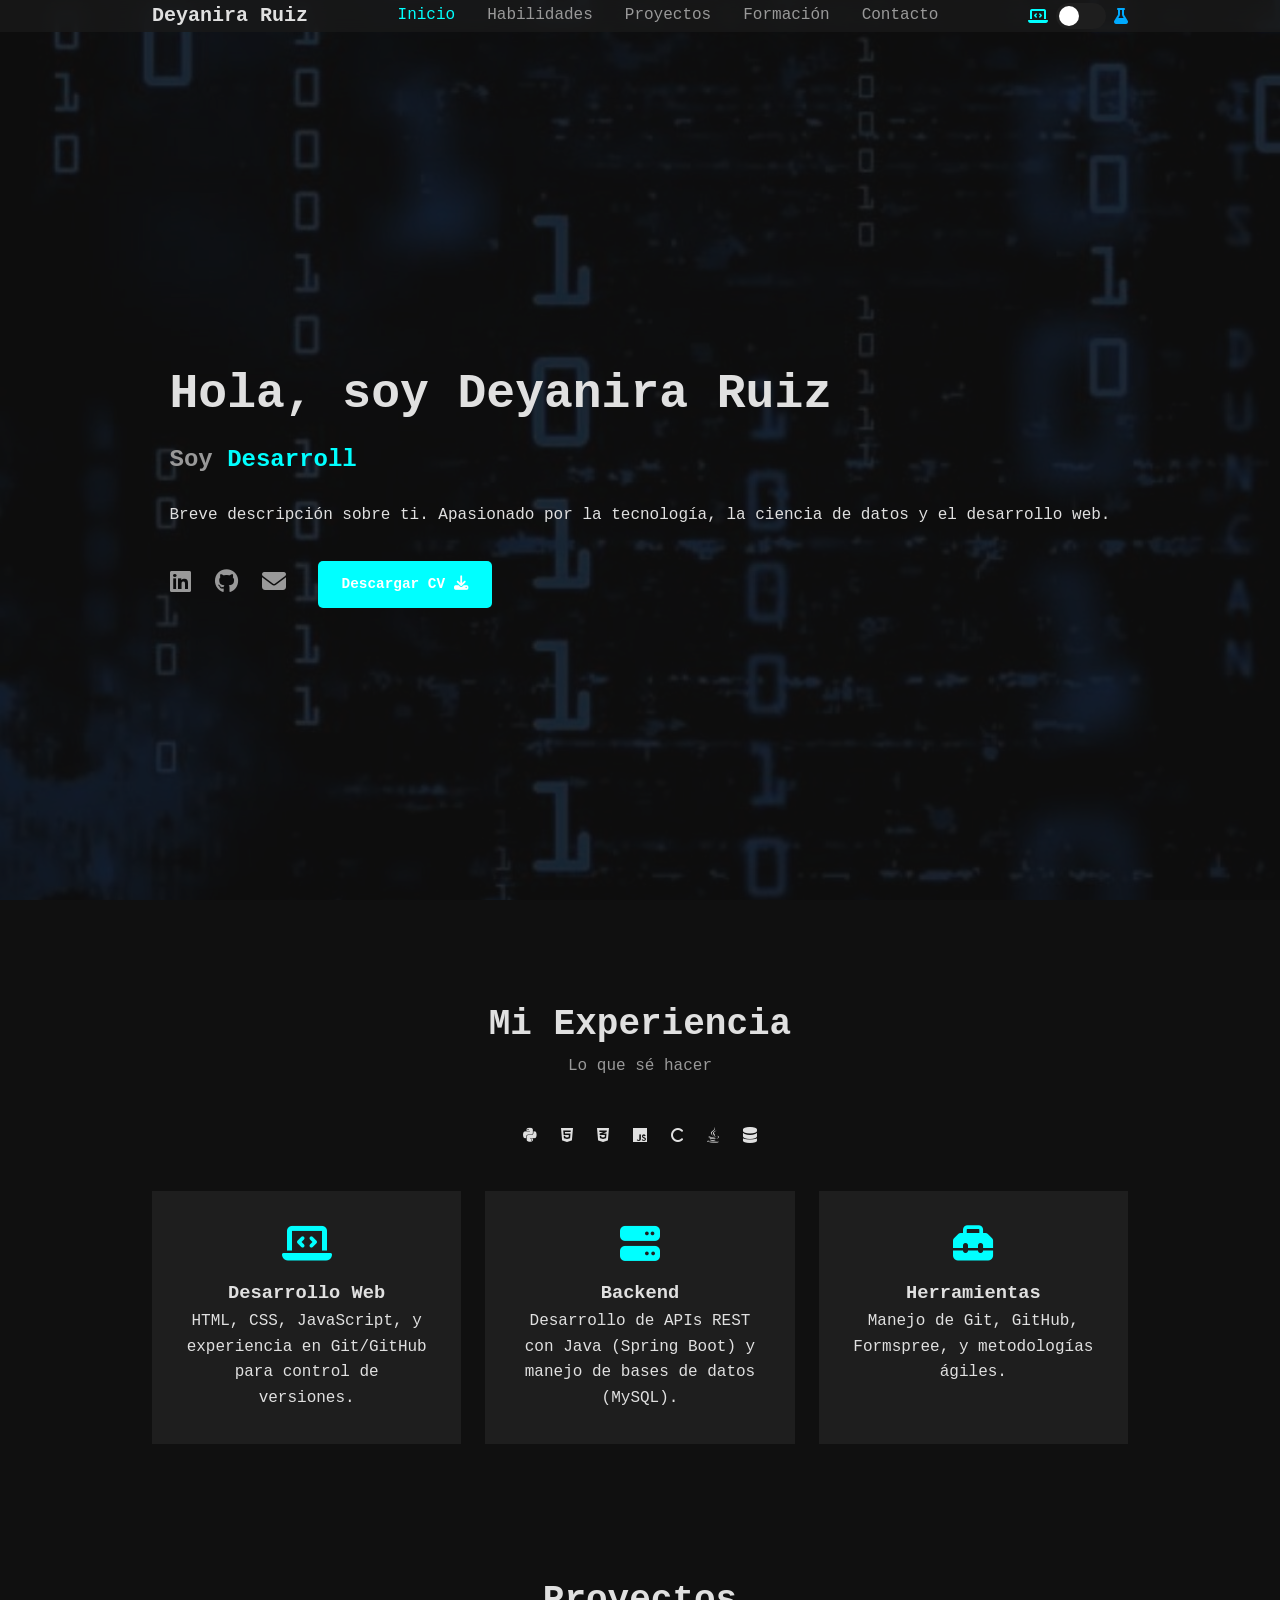
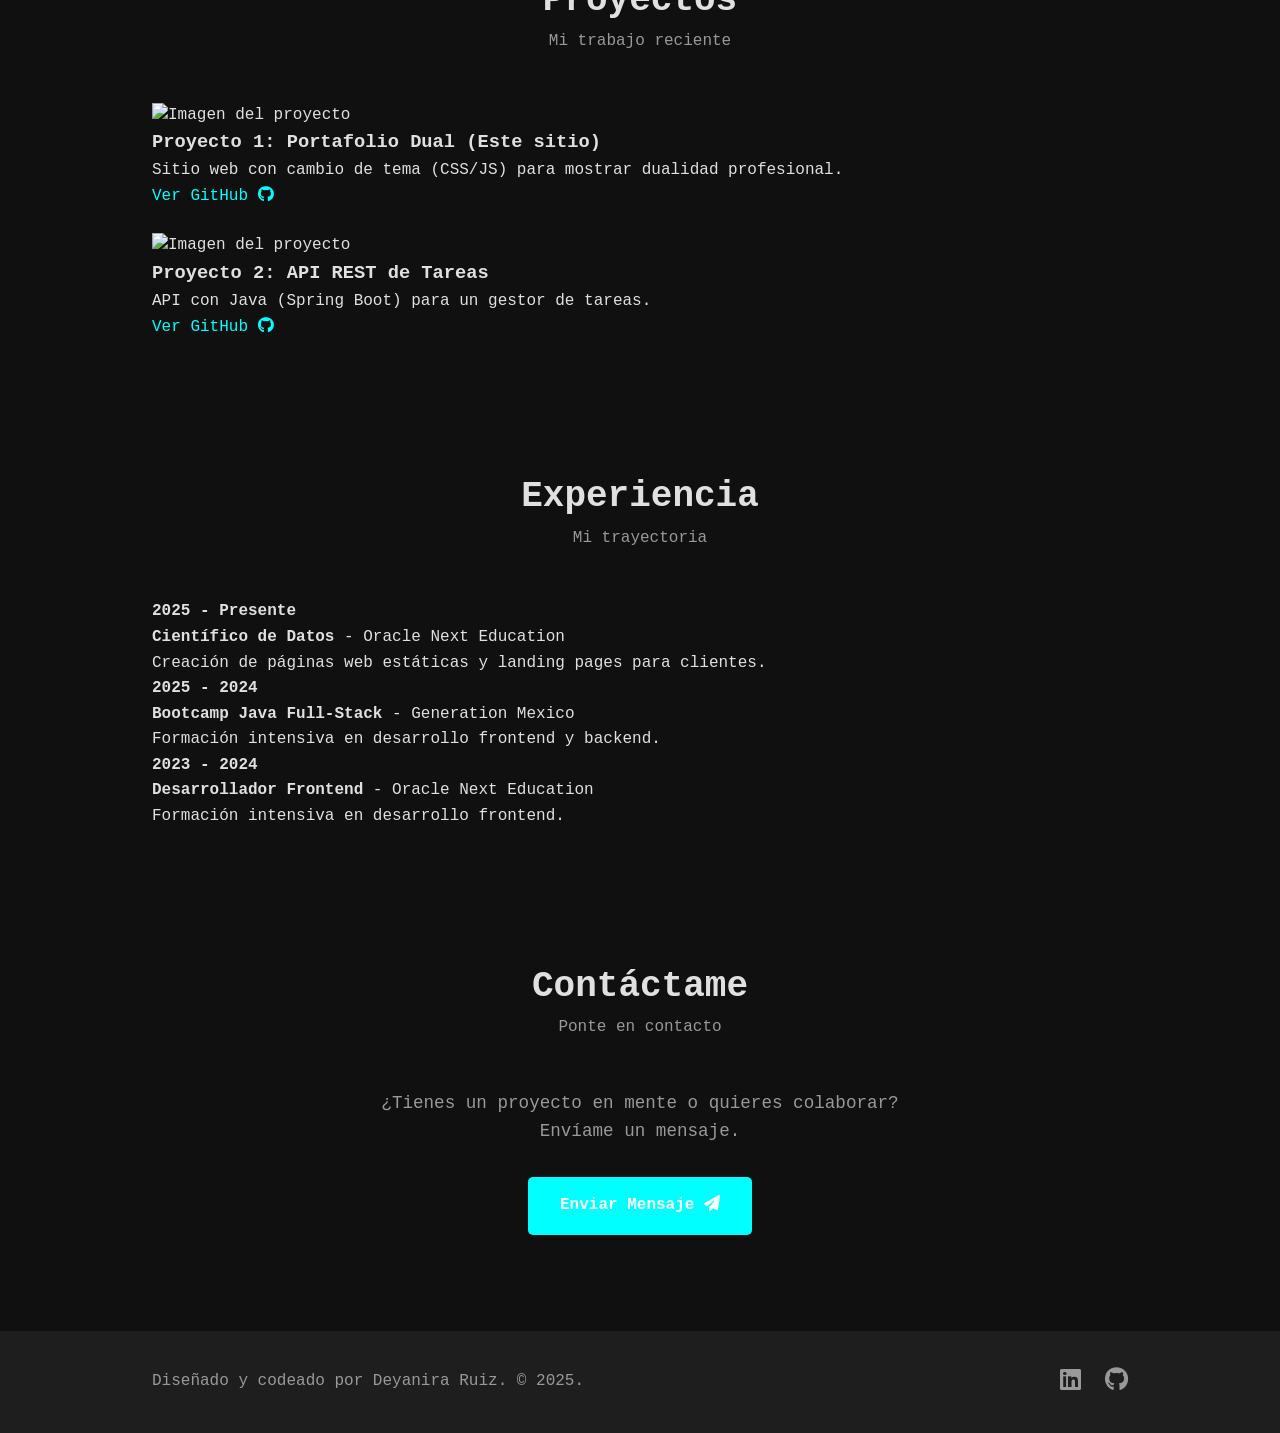
==== index.html @ 1b9ca3bd "renombrando html" ====
<!DOCTYPE html>
<html lang="es">
<head>
    <meta charset="UTF-8">
    <meta name="viewport" content="width=device-width, initial-scale=1.0">
    <title>Deyanira Ruiz - Portafolio Dual</title>
    <link rel="stylesheet" href="https://cdnjs.cloudflare.com/ajax/libs/font-awesome/6.5.2/css/all.min.css">
    <link rel="stylesheet" href="style-dual.css">
</head>
<body>

    <header class="header">
        <nav class="nav container">
            <a href="#home" class="nav-logo">Deyanira Ruiz</a>
            <ul class="nav-menu">
                <li class="nav-item"><a href="#home" class="nav-link active-link">Inicio</a></li>
                <li class="nav-item"><a href="#expertise" class="nav-link">Habilidades</a></li>
                <li class="nav-item"><a href="#work" class="nav-link">Proyectos</a></li>
                <li class="nav-item"><a href="#experience" class="nav-link">Formación</a></li>
                <li class="nav-item"><a href="#contact" class="nav-link">Contacto</a></li>
            </ul>
            <div class="theme-switch-wrapper">
                <i class="fa-solid fa-laptop-code"></i>
                <label class="theme-switch" for="theme-toggle">
                    <input type="checkbox" id="theme-toggle" />
                    <span class="slider round"></span>
                </label>
                <i class="fa-solid fa-flask"></i>
            </div>
        </nav>
    </header>

    <main>
        <section class="section" id="home">
            <div class="home-container container grid">
                <div class="home-content">
                    <h1>Hola, soy Deyanira Ruiz</h1>
                    <h3>Soy <span class="typing-text"></span></h3>
                    <p>
                        Breve descripción sobre ti. Apasionado por la tecnología,
                        la ciencia de datos y el desarrollo web.
                    </p>
                    <div class="home-actions">
                        <div class="social-links">
                            <a href="#" aria-label="LinkedIn"><i class="fa-brands fa-linkedin"></i></a>
                            <a href="#" aria-label="GitHub"><i class="fa-brands fa-github"></i></a>
                            <a href="mailto:tu-email@dominio.com" aria-label="Email"><i class="fa-solid fa-envelope"></i></a>
                        </div>
                        <a href="CV-DeyaniraRuiz.pdf" class="button" download>
                            Descargar CV <i class="fa-solid fa-download"></i>
                        </a>
                    </div>
                </div>
            </div>
        </section>

        <section class="section" id="expertise">
            <h2 class="section-title">Mi Experiencia</h2>
            <span class="section-subtitle">Lo que sé hacer</span>

            <div class="tech-content">
                <div class="tech-icons-container container">
                    <i class="fa-brands fa-python" title="Python"></i>
                    <i class="fa-brands fa-html5" title="HTML5"></i>
                    <i class="fa-brands fa-css3-alt" title="CSS3"></i>
                    <i class="fa-brands fa-js" title="JavaScript"></i>
                    <i class="fa-solid fa-c" title="C"></i>
                    <i class="fa-brands fa-java" title="Java"></i>
                    <i class="fa-solid fa-database" title="MySQL"></i>
                </div>
                <div class="expertise-container container grid">
                    <div class="skill-card">
                        <i class="fa-solid fa-laptop-code"></i>
                        <h3>Desarrollo Web</h3>
                        <p>HTML, CSS, JavaScript, y experiencia en Git/GitHub para control de versiones.</p>
                    </div>
                    <div class="skill-card">
                        <i class="fa-solid fa-server"></i>
                        <h3>Backend</h3>
                        <p>Desarrollo de APIs REST con Java (Spring Boot) y manejo de bases de datos (MySQL).</p>
                    </div>
                    <div class="skill-card">
                        <i class="fa-solid fa-toolbox"></i>
                        <h3>Herramientas</h3>
                        <p>Manejo de Git, GitHub, Formspree, y metodologías ágiles.</p>
                    </div>
                </div>
            </div>

            <div class="science-content">
                <div class="tech-icons-container container">
                    <i class="fa-solid fa-flask-vial" title="Química"></i>
                    <i class="fa-solid fa-chart-line" title="Análisis de Datos"></i>
                    <i class="fa-solid fa-microscope" title="Laboratorio"></i>
                    <i class="fa-brands fa-python" title="Python (Científico)"></i>
                </div>
                <div class="expertise-container container grid">
                    <div class="skill-card">
                        <i class="fa-solid fa-flask"></i>
                        <h3>Investigación Científica</h3>
                        <p>Análisis de datos, cálculos teóricos (DFT), y síntesis de materiales (Puntos de Carbono).</p>
                    </div>
                    <div class="skill-card">
                        <i class="fa-solid fa-atom"></i>
                        <h3>Síntesis y Caracterización</h3>
                        <p>Experiencia en síntesis hidrotérmica y caracterización por UV-Vis, IR, Fluorescencia.</p>
                    </div>
                    <div class="skill-card">
                        <i class="fa-solid fa-book"></i>
                        <h3>Documentación Académica</h3>
                        <p>Manejo avanzado de LaTeX (Overleaf) y redacción de artículos científicos.</p>
                    </div>
                </div>
            </div>
        </section>

        <section class="section" id="work">
            <h2 class="section-title">Proyectos</h2>
            <span class="section-subtitle">Mi trabajo reciente</span>

            <div class="tech-content">
                <div class="work-container container grid">
                    <div class="project-card">
                        <img src="https://via.placeholder.com/300x200.png?text=Portafolio+Dual" alt="Imagen del proyecto" class="project-img">
                        <div class="project-data">
                            <h3 class="project-title">Proyecto 1: Portafolio Dual (Este sitio)</h3>
                            <p>Sitio web con cambio de tema (CSS/JS) para mostrar dualidad profesional.</p>
                            <a href="#" class="project-button">Ver GitHub <i class="fa-brands fa-github"></i></a>
                        </div>
                    </div>
                    <div class="project-card">
                        <img src="https://via.placeholder.com/300x200.png?text=API+con+Spring+Boot" alt="Imagen del proyecto" class="project-img">
                        <div class="project-data">
                            <h3 class="project-title">Proyecto 2: API REST de Tareas</h3>
                            <p>API con Java (Spring Boot) para un gestor de tareas.</p>
                            <a href="#" class="project-button">Ver GitHub <i class="fa-brands fa-github"></i></a>
                        </div>
                    </div>
                </div>
            </div>

            <div class="science-content">
                <div class="work-container container grid">
                    <div class="project-card">
                        <img src="https://via.placeholder.com/300x200.png?text=Sensor+de+Carbon+Dots" alt="Imagen del proyecto 1" class="project-img">
                        <div class="project-data">
                            <h3 class="project-title">Proyecto 1: Sensor de Puntos de Carbono</h3>
                            <p>Investigación sobre N-CDs y P-CDs para la detección de colorantes alimentarios.</p>
                            <a href="#" class="project-button">Ver más <i class="fa-solid fa-arrow-right"></i></a>
                        </div>
                    </div>
                    <div class="project-card">
                        <img src="https://via.placeholder.com/300x200.png?text=Tesis+en+LaTeX" alt="Imagen del proyecto 3" class="project-img">
                        <div class="project-data">
                            <h3 class="project-title">Proyecto 2: Documento de Tesis</h3>
                            <p>Maquetación avanzada de documento académico utilizando LaTeX en Overleaf.</p>
                            <a href="#" class="project-button">Ver PDF <i class="fa-solid fa-file-pdf"></i></a>
                        </div>
                    </div>
                </div>
            </div>
        </section>

        <section class="section" id="experience">
            <h2 class="section-title">Experiencia</h2>
            <span class="section-subtitle">Mi trayectoria</span>

            <div class="tech-content">
                <div class="experience-container container">
                    <div class="timeline-item">
                        <h4>2025 - Presente</h4>
                        <p><strong>Científico de Datos</strong> - Oracle Next Education</p>
                        <p>Creación de páginas web estáticas y landing pages para clientes.</p>
                    </div>
                    <div class="timeline-item">
                        <h4>2025 - 2024</h4>
                        <p><strong>Bootcamp Java Full-Stack </strong> - Generation Mexico</p>
                        <p>Formación intensiva en desarrollo frontend y backend.</p>
                    </div>
                    <div class="timeline-item">
                        <h4>2023 - 2024</h4>
                        <p><strong>Desarrollador Frontend </strong> - Oracle Next Education</p>
                        <p>Formación intensiva en desarrollo frontend.</p>
                    </div>

                </div>
            </div>

            <div class="science-content">
                <div class="experience-container container">
                    <div class="timeline-item">
                        <h4>2023 - Presente</h4>
                        <p><strong>Maestría en Ingeniería y Ciencias Aplicadas</strong> - CIICAp-UAEM</p>
                        <p>Investigación enfocada en síntesis de nanomateriales (Puntos de Carbono).</p>
                    </div>
                    <div class="timeline-item">
                        <h4>2021 - 2022</h4>
                        <p><strong>Asistente de Laboratorio</strong> - CIICAp-UAEM</p>
                        <p>Preparación de reactivos, calibración de equipos y asistencia en experimentos.</p>
                    </div>
                </div>
            </div>
        </section>

        <section class="section" id="contact">
            <h2 class="section-title">Contáctame</h2>
            <span class="section-subtitle">Ponte en contacto</span>
            <div class="contact-container container">
                <p>¿Tienes un proyecto en mente o quieres colaborar? Envíame un mensaje.</p>
                <a href="mailto:ruiz.leon.deyanira@gmail.com" class="button">
                    Enviar Mensaje <i class="fa-solid fa-paper-plane"></i>
                </a>
            </div>
        </section>
    </main>



    <footer class="footer">
        <div class="tech-content">
            <div class="footer-container container">
                <p>Diseñado y codeado por Deyanira Ruiz. &copy; 2025.</p>
                <div class="social-links">
                    <a href="https://www.linkedin.com/in/deyanira-ruiz-91a32623b/" aria-label="LinkedIn" target="_blank"><i class="fa-brands fa-linkedin"></i></a>
                    <a href="https://github.com/Druiz-leon" aria-label="GitHub" target="_blank"><i class="fa-brands fa-github"></i></a>
                </div>
            </div>
        </div>

        <div class="science-content">
            <div class="footer-container container">
                <p>Investigación y desarrollo por Deyanira Ruiz. &copy; 2025.</p>
                <div class="social-links">
                    <a href="https://www.linkedin.com/in/deyanira-ruiz-91a32623b/" aria-label="LinkedIn" target="_blank"><i class="fa-brands fa-linkedin"></i></a>
                    <a href="https://orcid.org/0009-0002-3890-6919" aria-label="ORCID" target="_blank"><i class="fa-solid fa-book"></i></a> </div>
            </div>
        </div>
    </footer>

    <script src="script-dual.js"></script>
</body>
</html>
---- style-dual.css ----
/* ===== Variables (Tema Ciencia - Default) ===== */
:root {
    --bg-color: #101010; /* Negro más profundo */
    --bg-color-light: #1e1e1e;
    --primary-color: #00FFFF; /* Cian Neón */
    --text-color: #e0e0e0;
    --text-color-secondary: #999999;
    
    --font-title: "Roboto Mono", monospace; /* Fuente Monospace (Código) */
    --font-body: "Roboto Mono", monospace;
    --home-bg-image: url('fondo-tech.jpg'); /* Fondo Matriz/Circuito */
    --card-border-radius: 0px; /* Angular */
    --card-hover-shadow: 0 0 15px rgba(0, 255, 255, 0.4);
}

/* ===== Variables (Tema Ciencia - Activado) ===== */
body.science-mode {
    --bg-color: #1a1a1a;
    --bg-color-light: #2c2c2c;
    --primary-color: #00aaff;
    --text-color: #f0f0f0;
    --text-color-secondary: #aaaaaa;
    
    --font-title: "Playfair Display", serif; /* Fuente Serif (Académica) */
    --font-body: -apple-system, BlinkMacSystemFont, "Segoe UI", Roboto, sans-serif;
    --home-bg-image: url('fondo-2.jpg'); /* Fondo Neurona */
    --card-border-radius: 16px; /* Redondeado */
    --card-hover-shadow: 0 5px 25px rgba(0, 170, 255, 0.3);
}



/* ===== Reseteo Básico ===== */
* {
    margin: 0;
    padding: 0;
    box-sizing: border-box;
}

html { scroll-behavior: smooth; }

body {
    font-family: var(--font-body);
    background-color: var(--bg-color);
    color: var(--text-color);
    line-height: 1.6;
    transition: background-color .3s, color .3s;
}

h1, h2, h3 {
    color: var(--text-color);
    font-weight: 600;
    font-family: var(--font-title);
    transition: color .3s;
}

a {
    text-decoration: none;
    color: var(--primary-color);
    transition: color .3s;
}
ul { list-style: none; }
img { max-width: 100%; height: auto; }

/* ===== Clases Reutilizables ===== */
.container {
    max-width: 1024px;
    margin: 0 auto;
    padding: 0 1.5rem;
}
.section { padding: 6rem 0 2rem; }
.section-title { font-size: 2.25rem; text-align: center; }
.section-subtitle {
    display: block;
    font-size: 1rem;
    color: var(--text-color-secondary);
    text-align: center;
    margin-bottom: 3rem;
}
.grid { display: grid; gap: 1.5rem; }

/* Por defecto (Modo Tech), ocultamos el contenido de Ciencia */
.science-content {
    display: none;
}

/* Cuando el body tiene la clase .science-mode... */
body.science-mode .science-content {
    display: block; /* Mostramos el contenido de Ciencia */
}

body.science-mode .tech-content {
    display: none; /* Ocultamos el contenido de Tech */
}

/* ===== Header y Navegación ===== */
.header {
    width: 100%;
    position: fixed;
    top: 0; left: 0;
    z-index: 100;
    background-color: rgba(26, 26, 26, 0.8);
    backdrop-filter: blur(10px);
}
.nav {
    height: var(--header-height);
    display: flex;
    justify-content: space-between;
    align-items: center;
}
.nav-logo { font-size: 1.25rem; font-weight: 700; color: var(--text-color); }
.nav-menu { display: flex; gap: 2rem; }
.nav-link {
    color: var(--text-color-secondary);
    font-weight: 500;
    transition: color .3s;
}
.nav-link:hover,
.nav-link.active-link {
    color: var(--primary-color);
}

/* ===== ESTILOS PARA EL INTERRUPTOR ===== */
.theme-switch-wrapper {
    display: flex;
    align-items: center;
    gap: 0.5rem;
    color: var(--text-color-secondary);
}
.theme-switch-wrapper .fa-laptop-code { color: #00FFFF; } 
.theme-switch-wrapper .fa-flask { color: #00aaff; }

.theme-switch {
    position: relative;
    display: inline-block;
    width: 50px; /* Ancho */
    height: 26px; /* Alto */
}
.theme-switch input { opacity: 0; width: 0; height: 0; }
.slider {
    position: absolute;
    cursor: pointer;
    top: 0; left: 0; right: 0; bottom: 0;
    background-color: var(--bg-color-light);
    transition: .4s;
    border-radius: 26px;
}
.slider:before {
    position: absolute;
    content: "";
    height: 20px;
    width: 20px;
    left: 3px;
    bottom: 3px;
    background-color: white;
    transition: .4s;
    border-radius: 50%;
}
input:checked + .slider {
    background-color: var(--primary-color);
}
input:checked + .slider:before {
    transform: translateX(24px);
}
/* ======================================= */
/* ===== Sección Inicio (Hero) ===== */
#home {
    min-height: 100vh;
    display: flex;
    align-items: center;
    position: relative;
    overflow: hidden;
}
#home::before {
    content: '';
    position: absolute;
    top: 0; left: 0;
    width: 100%; height: 100%;
    /* La imagen se toma de la variable */
    background-image: var(--home-bg-image); 
    background-size: cover;
    background-position: center;
    opacity: 0.15;
    z-index: -1;
    transition: background-image .4s;
}
.home-container { position: relative; z-index: 1; }
.home-content h1 { font-size: 3rem; margin-bottom: 0.5rem; }
.home-content h3 {
    font-size: 1.5rem;
    color: var(--text-color-secondary);
    margin-bottom: 1.5rem;
}
.typing-text { color: var(--primary-color); font-weight: 700; }

/* (Copia y pega tus estilos para .home-actions, .social-links, etc. aquí) */
.home-actions {
    display: flex;
    align-items: center;
    gap: 2rem;
    margin-top: 2rem;
}
.social-links {
    display: flex;
    gap: 1.5rem;
}
.social-links a {
    font-size: 1.5rem;
    color: var(--text-color-secondary);
    transition: color .3s;
}
.social-links a:hover { color: var(--primary-color); }

/* Botones (Usa variables) */
.button {
    display: inline-block;
    background-color: var(--primary-color);
    color: #fff;
    padding: 1rem 2rem;
    border-radius: 5px;
    font-weight: 600;
    transition: background-color .3s;
}
.button:hover {
    filter: brightness(1.2);
}
/* Botón pequeño de CV */
.home-content .button {
    padding: 0.75rem 1.5rem;
    font-size: 0.9rem;
}

/* ===== Sección Habilidades (Usa variables) ===== */
.tech-icons-container {
    display: flex;
    flex-wrap: wrap; /* Para que se ajusten en móviles */
    justify-content: center; /* Centra los iconos */
    gap: 1.5rem; /* Espacio entre iconos */
    margin-bottom: 3rem;
}
.expertise-container {
    grid-template-columns: repeat(auto-fit, minmax(280px, 1fr));
}
.skill-card {
    background-color: var(--bg-color-light);
    padding: 2rem;
    text-align: center;
    transition: transform .3s, box-shadow .3s, border-radius .3s;
    /* Las variables controlan el estilo */
    border-radius: var(--card-border-radius); 
}
.skill-card:hover {
    transform: translateY(-5px);
    box-shadow: var(--card-hover-shadow);
}
.skill-card i {
    font-size: 2.5rem;
    color: var(--primary-color);
    margin-bottom: 1rem;
}

/* ===== Sección Contacto ====== */
.contact-container {
    max-width: 600px; /* Limita el ancho para que no sea tan largo */
    margin: 0 auto; /* Centra el contenedor */
    text-align: center; /* Centra el texto y el botón */
}

.contact-container p {
    font-size: 1.1rem;
    color: var(--text-color-secondary);
    margin-bottom: 2rem;
}

/* ===== Footer ===== */
.footer {
    background-color: var(--bg-color-light);
    padding: 2rem 0;
    margin-top: 4rem;
    transition: background-color .3s; /* Para el cambio de tema */
}

.footer-container {
    display: flex;
    justify-content: space-between;
    align-items: center;
    flex-wrap: wrap; /* Para que se ajuste en pantallas pequeñas */
    gap: 1rem; /* Espacio por si se envuelve */
}

.footer-container p {
    color: var(--text-color-secondary);
}
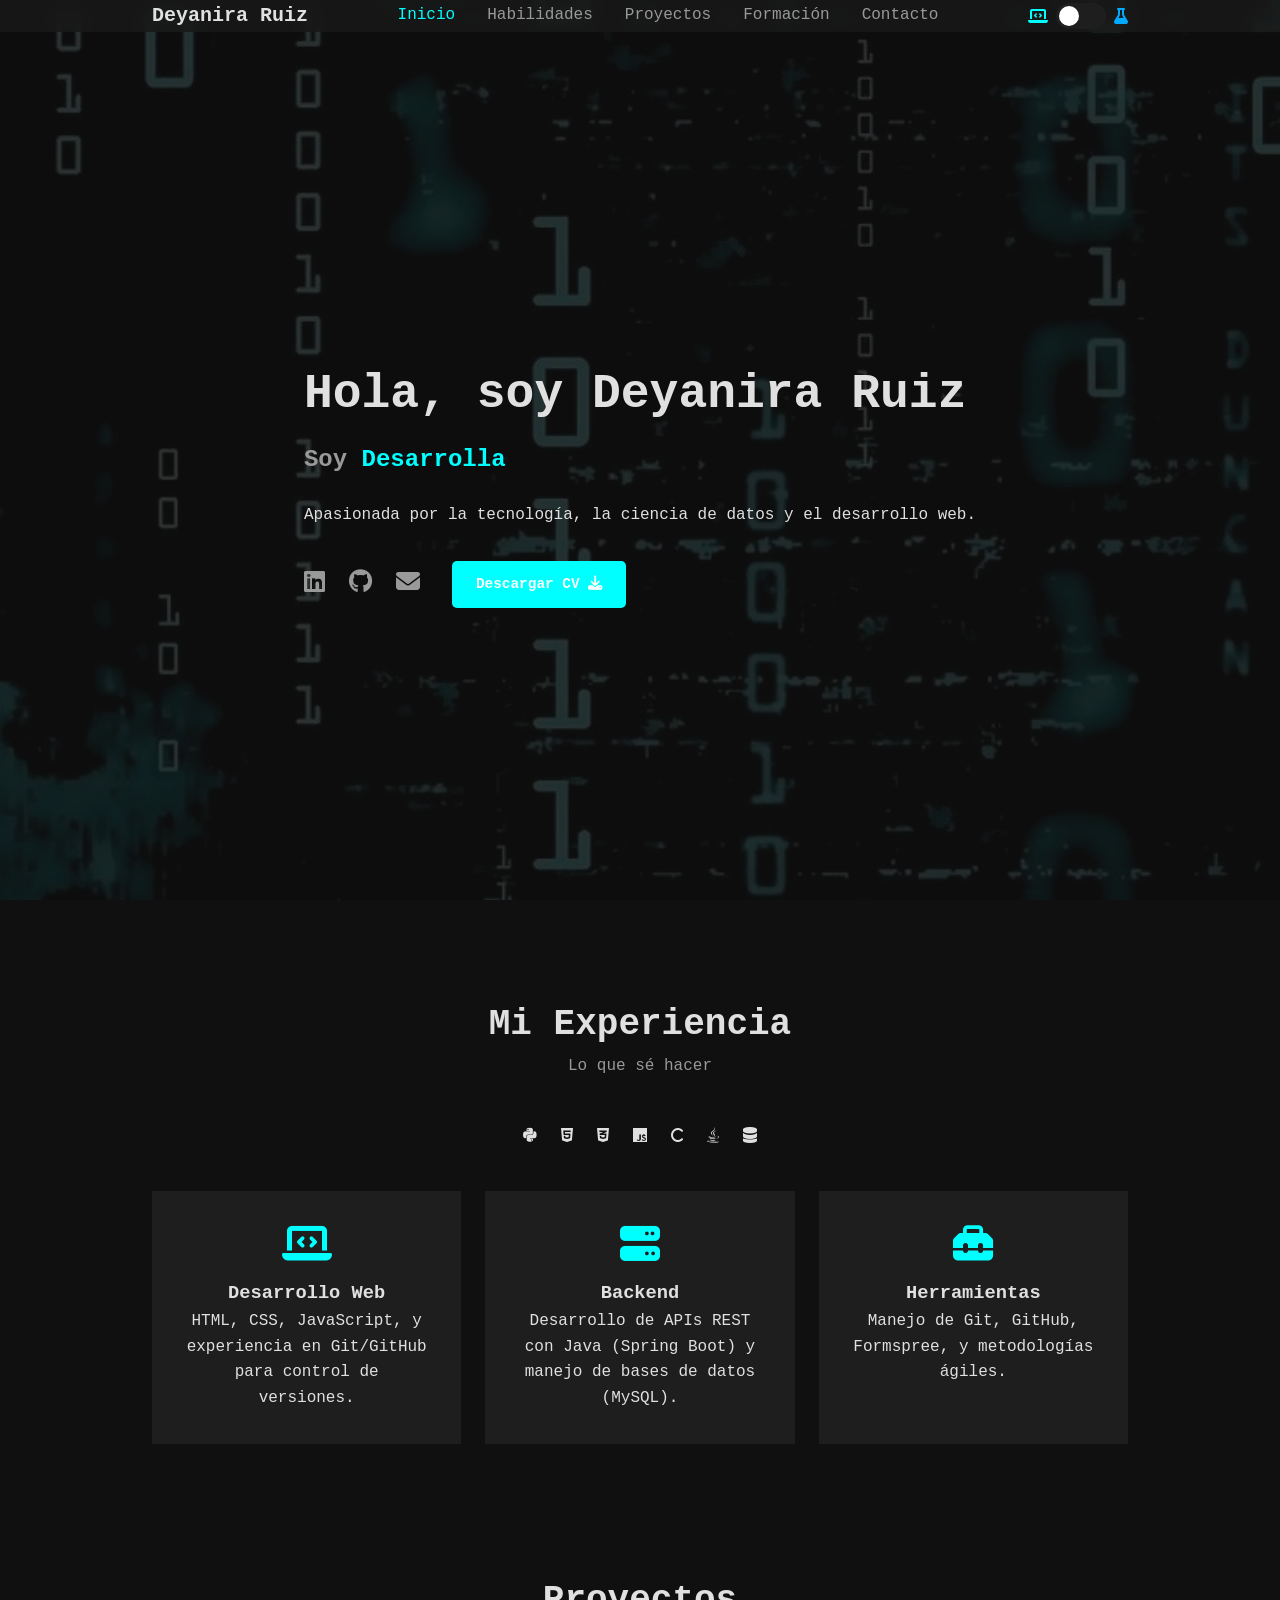
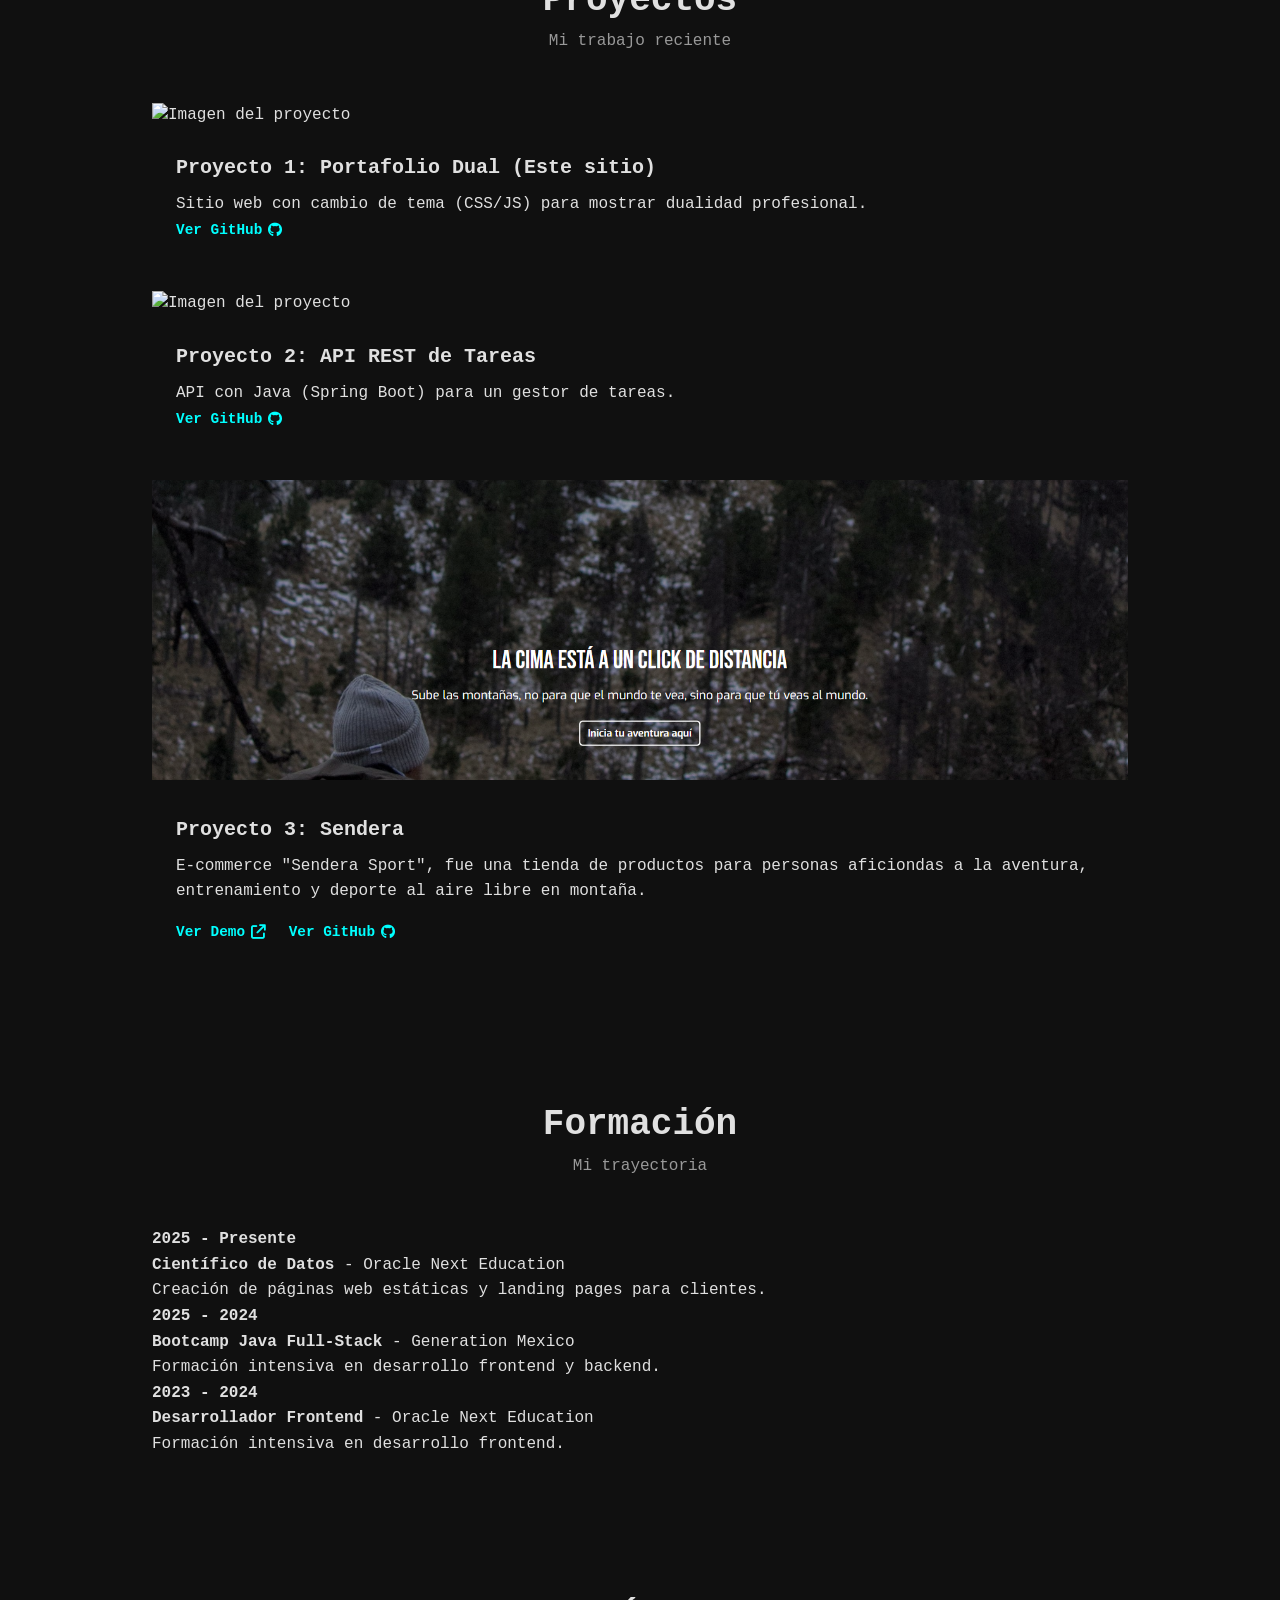
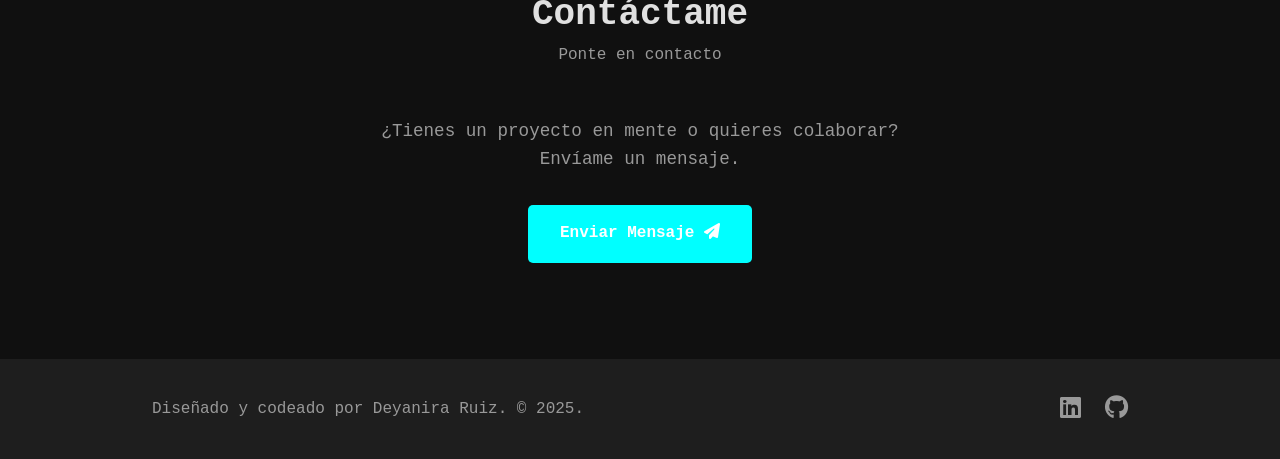
==== commit 50b9256c: "actualización" ====
--- a/index.html
+++ b/index.html
@@ -37,7 +37,7 @@
                     <h1>Hola, soy Deyanira Ruiz</h1>
                     <h3>Soy <span class="typing-text"></span></h3>
                     <p>
-                        Breve descripción sobre ti. Apasionado por la tecnología,
+                        Apasionada por la tecnología,
                         la ciencia de datos y el desarrollo web.
                     </p>
                     <div class="home-actions">
@@ -136,6 +136,21 @@
                             <a href="#" class="project-button">Ver GitHub <i class="fa-brands fa-github"></i></a>
                         </div>
                     </div>
+                    <div class="project-card">
+                        <img src="sendera-sport.png" alt="Captura de pantalla del e-commerce Sendera Sport" class="project-img">
+                        <div class="project-data">
+                            <h3 class="project-title">Proyecto 3: Sendera </h3>
+                            <p>E-commerce "Sendera Sport", fue una tienda de productos para personas aficiondas a la aventura, entrenamiento y deporte al aire libre en montaña.</p>
+                            <div class="project-links">
+                                <a href="https://hackathon01-seven.vercel.app/" class="project-button" target="_blank">
+                                Ver Demo <i class="fa-solid fa-arrow-up-right-from-square"></i>
+                                </a>
+                                <a href="https://github.com/Druiz-leon/hackathon01.git" class="project-button" target="_blank">
+                                Ver GitHub <i class="fa-brands fa-github"></i>
+                                </a>
+                            </div>
+                        </div>
+                    </div>
                 </div>
             </div>
 
@@ -162,7 +177,7 @@
         </section>
 
         <section class="section" id="experience">
-            <h2 class="section-title">Experiencia</h2>
+            <h2 class="section-title">Formación</h2>
             <span class="section-subtitle">Mi trayectoria</span>
 
             <div class="tech-content">
--- a/style-dual.css
+++ b/style-dual.css
@@ -272,6 +272,46 @@
     margin-bottom: 2rem;
 }
 
+.project-img {
+    width: 100%;       /* Ocupa el 100% del ancho de la tarjeta */
+    height: 300px;     /* Mantiene una altura fija para uniformidad */
+    object-fit: cover; /* Rellena el espacio sin deformarse (recorta si es necesario) */
+}
+
+.project-data {
+    padding: 1.5rem;
+}
+
+.project-title {
+    font-size: 1.25rem;
+    margin-bottom: 0.5rem;
+}
+
+/* NUEVO: Contenedor para los enlaces del proyecto */
+.project-links {
+    display: flex;       /* Pone los enlaces en fila */
+    flex-wrap: wrap;     /* Los apila en pantallas pequeñas si no caben */
+    gap: 1.5rem;         /* Espacio entre "Ver Demo" y "Ver GitHub" */
+    margin-top: 1rem;    /* Espacio entre la descripción y los enlaces */
+}
+
+/* ESTILO para los enlaces del proyecto */
+.project-button {
+    display: inline-flex; /* Permite alinear el texto y el icono */
+    align-items: center;
+    gap: 0.35rem;         /* Espacio entre el texto y el icono */
+    
+    color: var(--primary-color); /* Usa el color del tema activo */
+    font-weight: 600;
+    font-size: 0.9rem;
+    transition: filter .3s;
+}
+
+.project-button:hover {
+    text-decoration: underline;
+    filter: brightness(1.2); /* Un leve brillo al pasar el ratón */
+}
+
 /* ===== Footer ===== */
 .footer {
     background-color: var(--bg-color-light);
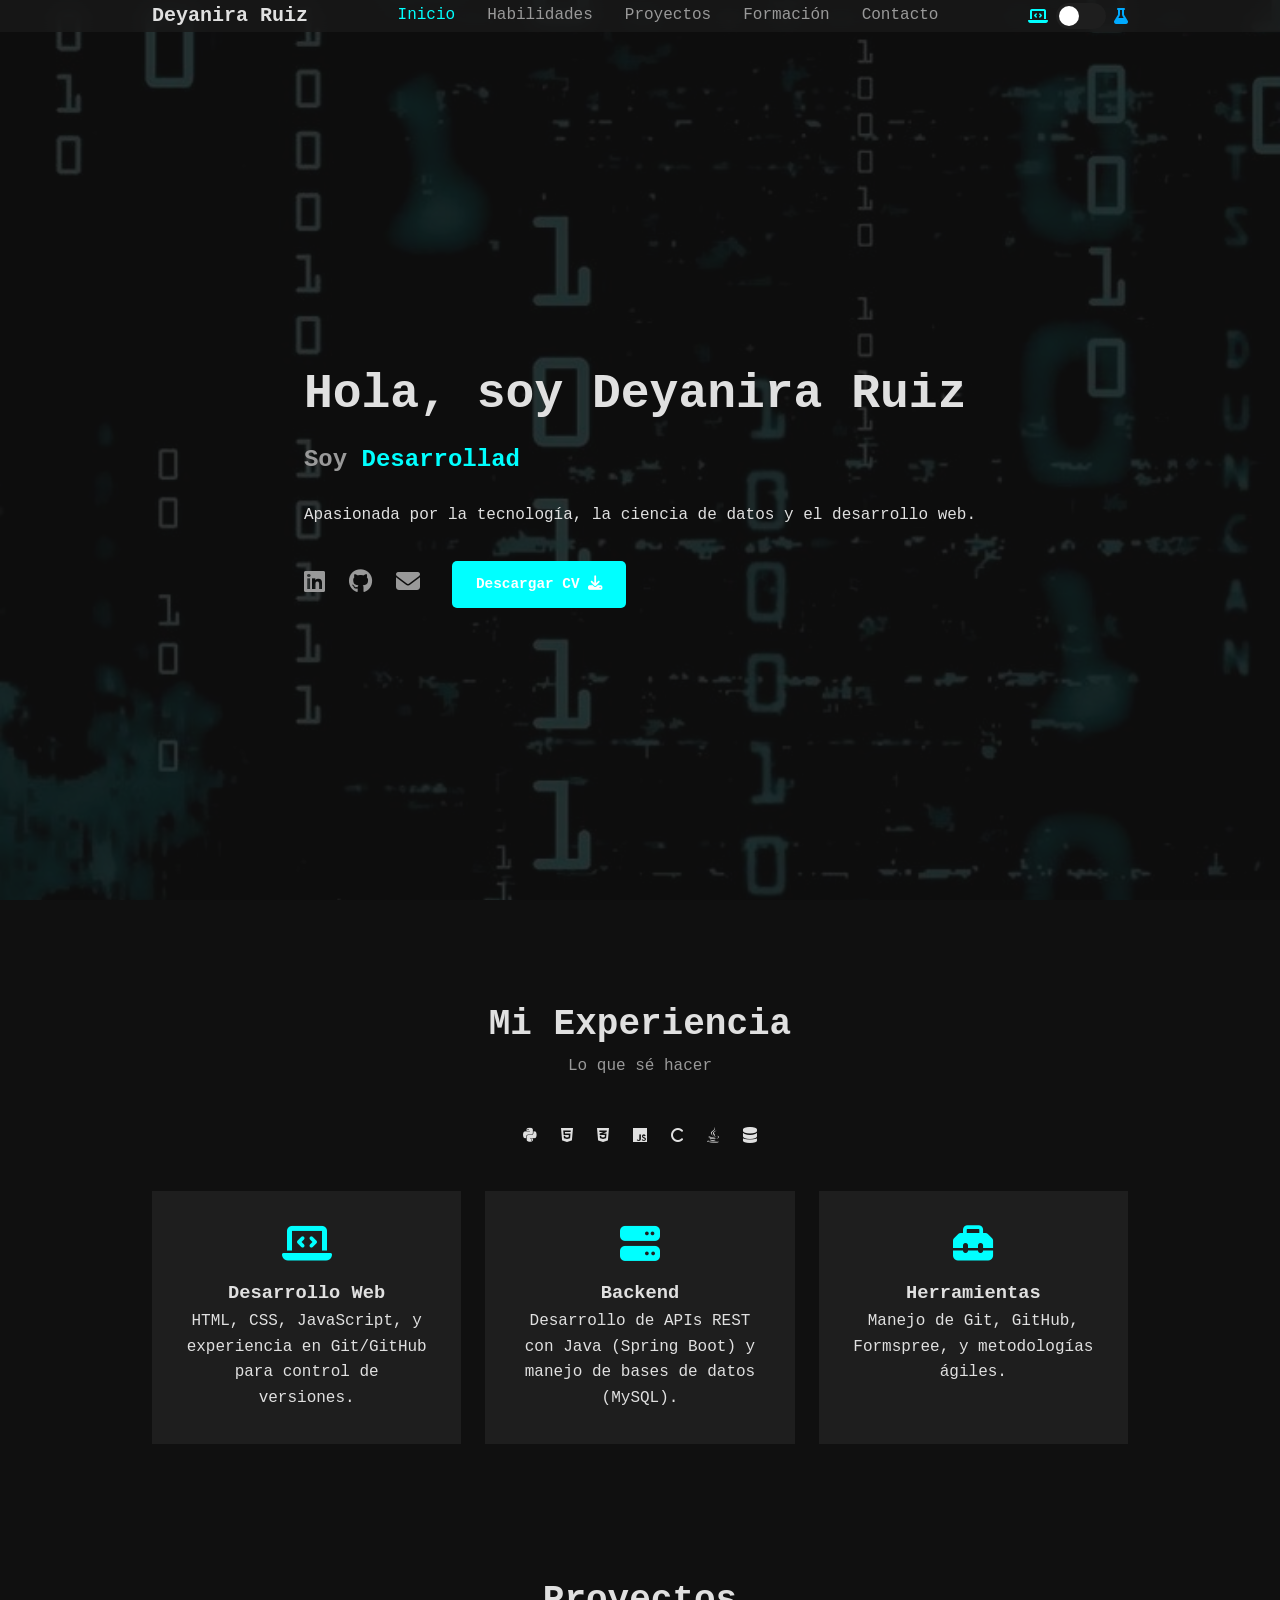
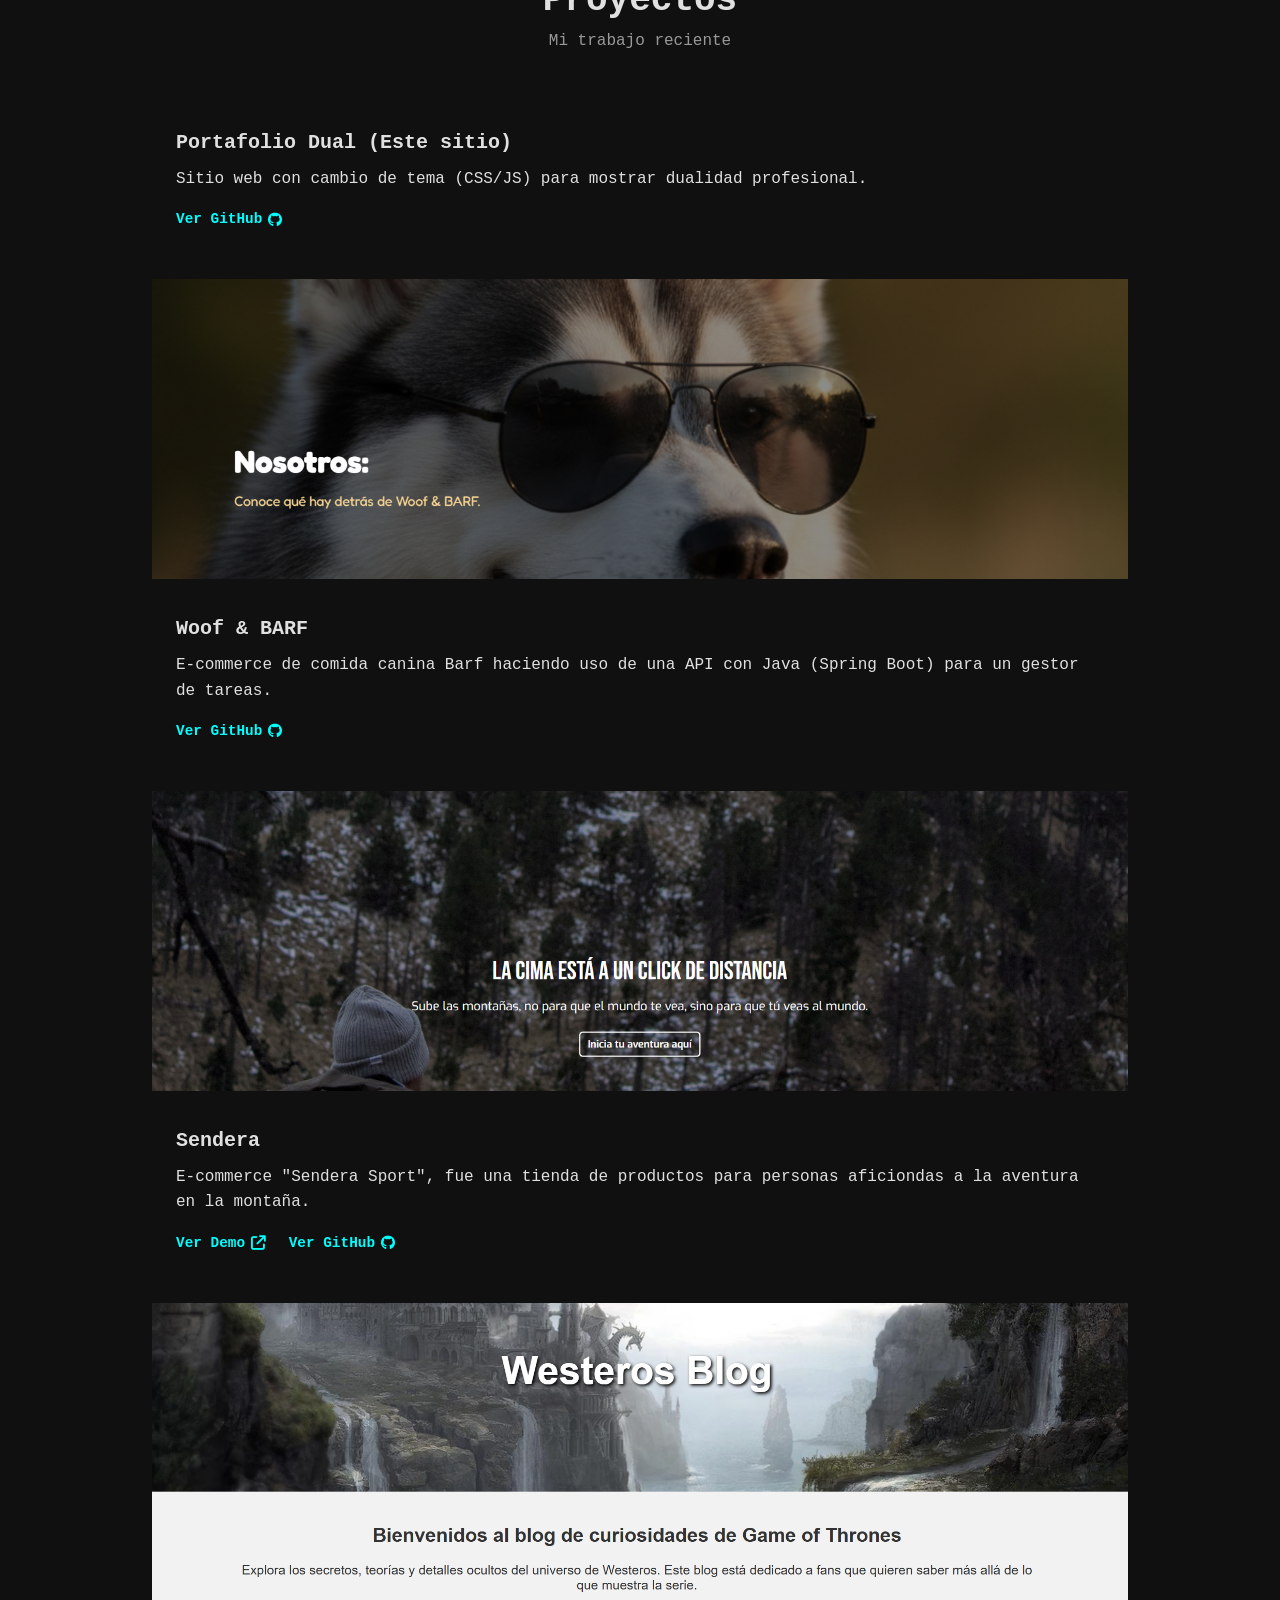
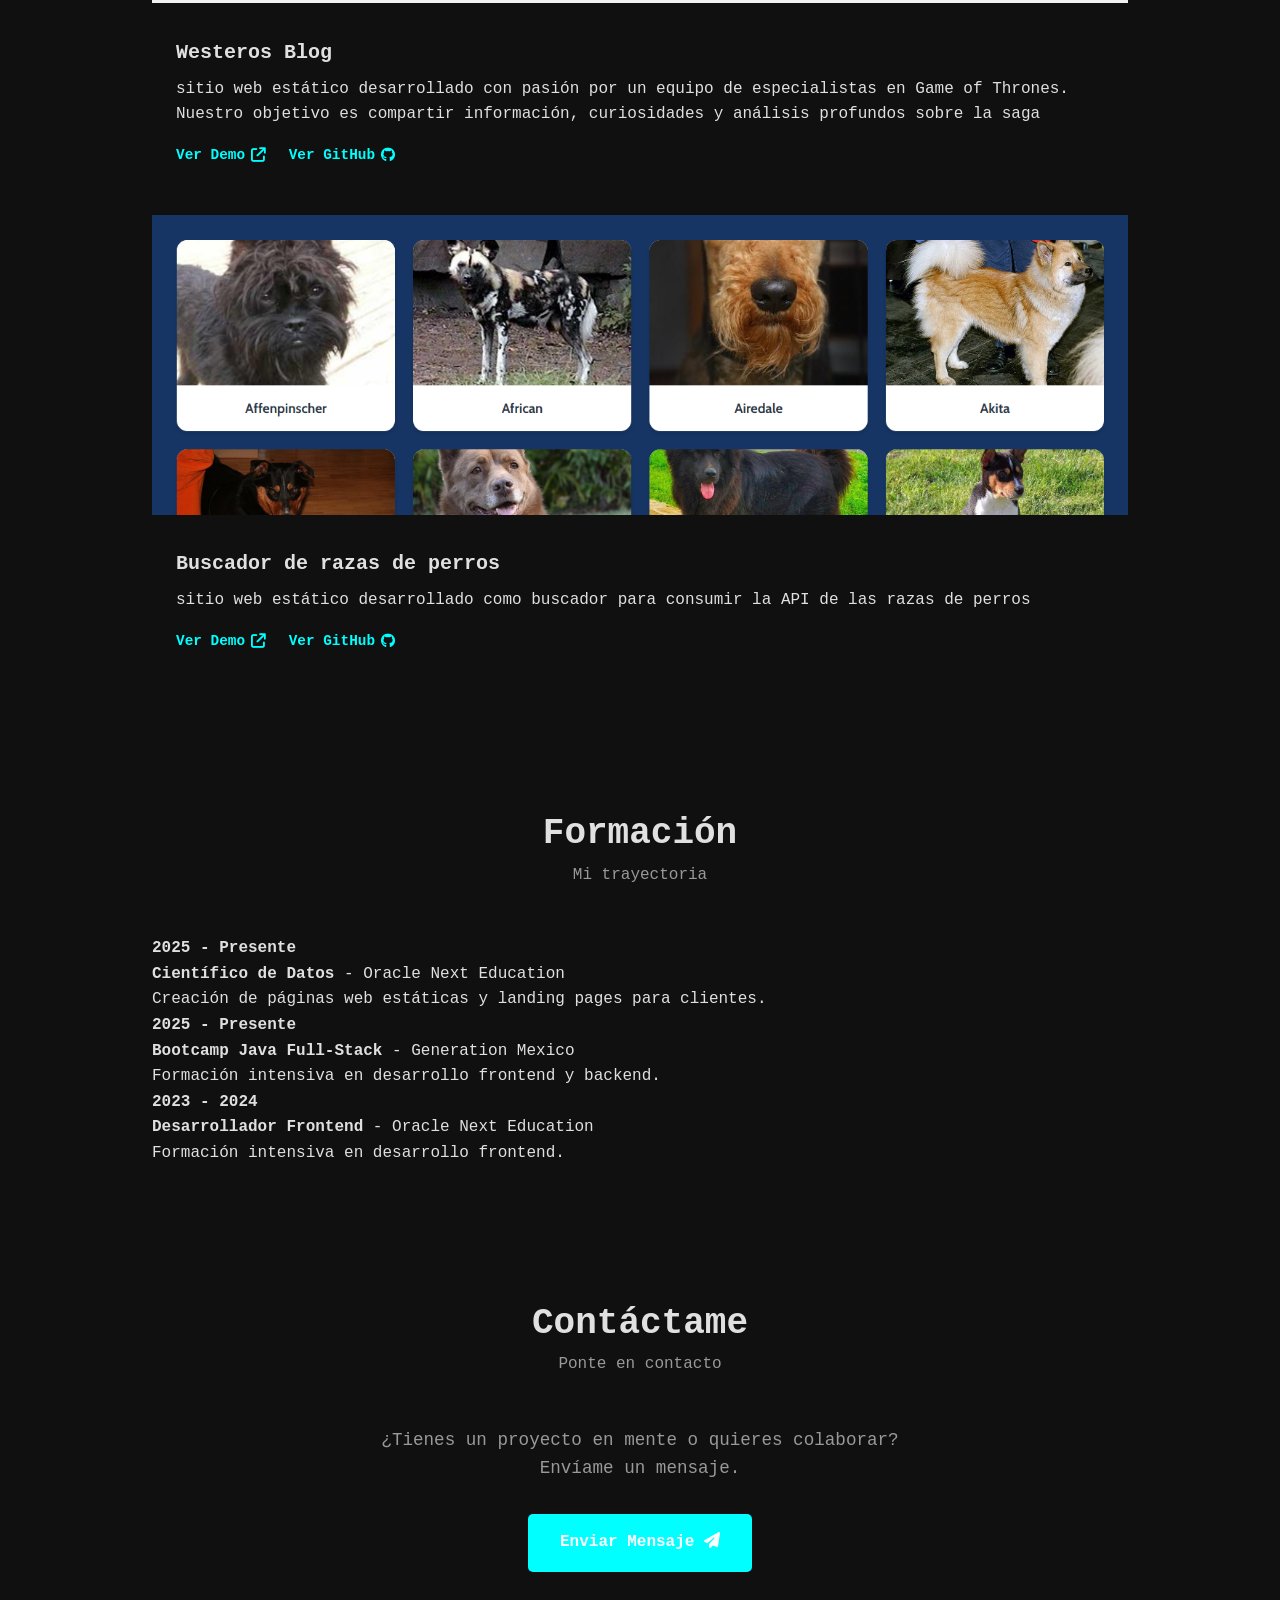
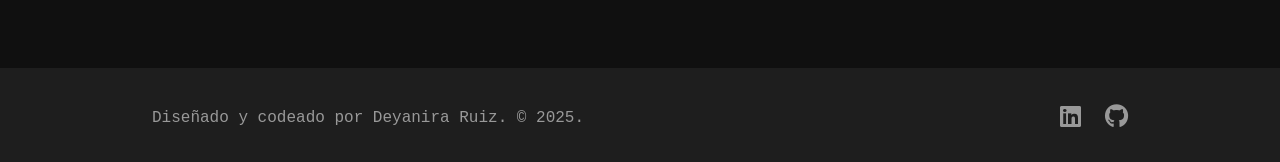
==== commit eb71caf9: "actualización de proyectos" ====
--- a/index.html
+++ b/index.html
@@ -118,41 +118,90 @@
             <h2 class="section-title">Proyectos</h2>
             <span class="section-subtitle">Mi trabajo reciente</span>
 
-            <div class="tech-content">
-                <div class="work-container container grid">
-                    <div class="project-card">
-                        <img src="https://via.placeholder.com/300x200.png?text=Portafolio+Dual" alt="Imagen del proyecto" class="project-img">
-                        <div class="project-data">
-                            <h3 class="project-title">Proyecto 1: Portafolio Dual (Este sitio)</h3>
-                            <p>Sitio web con cambio de tema (CSS/JS) para mostrar dualidad profesional.</p>
-                            <a href="#" class="project-button">Ver GitHub <i class="fa-brands fa-github"></i></a>
-                        </div>
-                    </div>
-                    <div class="project-card">
-                        <img src="https://via.placeholder.com/300x200.png?text=API+con+Spring+Boot" alt="Imagen del proyecto" class="project-img">
-                        <div class="project-data">
-                            <h3 class="project-title">Proyecto 2: API REST de Tareas</h3>
-                            <p>API con Java (Spring Boot) para un gestor de tareas.</p>
-                            <a href="#" class="project-button">Ver GitHub <i class="fa-brands fa-github"></i></a>
-                        </div>
-                    </div>
-                    <div class="project-card">
-                        <img src="sendera-sport.png" alt="Captura de pantalla del e-commerce Sendera Sport" class="project-img">
-                        <div class="project-data">
-                            <h3 class="project-title">Proyecto 3: Sendera </h3>
-                            <p>E-commerce "Sendera Sport", fue una tienda de productos para personas aficiondas a la aventura, entrenamiento y deporte al aire libre en montaña.</p>
-                            <div class="project-links">
-                                <a href="https://hackathon01-seven.vercel.app/" class="project-button" target="_blank">
-                                Ver Demo <i class="fa-solid fa-arrow-up-right-from-square"></i>
-                                </a>
-                                <a href="https://github.com/Druiz-leon/hackathon01.git" class="project-button" target="_blank">
-                                Ver GitHub <i class="fa-brands fa-github"></i>
-                                </a>
-                            </div>
-                        </div>
-                    </div>
-                </div>
-            </div>
+        <div class="tech-content">
+            <div class="work-container container grid">
+
+                <div class="project-card">
+                    <!img src="https://via.placeholder.com/300x200.png?text=Portafolio+Dual" alt="Imagen del proyecto" class="project-img">
+                    <div class="project-data">
+                        <h3 class="project-title">Portafolio Dual (Este sitio)</h3>
+                        <p>Sitio web con cambio de tema (CSS/JS) para mostrar dualidad profesional.</p>
+                
+                        <div class="project-links">
+                            <a href="[TU_GITHUB_PORTAFOLIO]" class="project-button" target="_blank">
+                            Ver GitHub <i class="fa-brands fa-github"></i>
+                            </a>
+                        </div>
+
+                    </div>
+                </div>
+                <div class="project-card">
+                    <img src="Woof&BARF.png" alt="Imagen del proyecto" class="project-img">
+                    <div class="project-data">
+                        <h3 class="project-title">Woof & BARF</h3>
+                        <p>E-commerce de comida canina Barf haciendo uso de una API con Java (Spring Boot) para un gestor de tareas.</p>
+
+                        <div class="project-links">
+                            <a href="https://github.com/Arukado69/Proyecto-Integrador.git" class="project-button" target="_blank">
+                            Ver GitHub <i class="fa-brands fa-github"></i>
+                            </a>
+                        </div>
+
+                    </div>
+                </div>
+        
+                <div class="project-card">
+                     <img src="sendera-sport.png" alt="Captura de pantalla del e-commerce Sendera Sport" class="project-img">
+                    <div class="project-data">
+                        <h3 class="project-title">Sendera </h3>
+                         <p>E-commerce "Sendera Sport", fue una tienda de productos para personas aficiondas a la aventura en la montaña.</p>
+                        <div class="project-links">
+                            <a href="https://hackathon01-seven.vercel.app/" class="project-button" target="_blank">
+                             Ver Demo <i class="fa-solid fa-arrow-up-right-from-square"></i>
+                            </a>
+                            <a href="https://github.com/Druiz-leon/hackathon01.git" class="project-button" target="_blank">
+                             Ver GitHub <i class="fa-brands fa-github"></i>
+                            </a>
+                        </div>
+                    </div>
+                </div>
+
+                <div class="project-card">
+                     <img src="westeros-blog.png" alt="Captura de pantalla del e-commerce Sendera Sport" class="project-img">
+                    <div class="project-data">
+                        <h3 class="project-title">Westeros Blog </h3>
+                         <p>sitio web estático desarrollado con pasión por un equipo de especialistas en Game of Thrones. 
+                            Nuestro objetivo es compartir información, curiosidades y análisis profundos sobre la saga</p>
+                        <div class="project-links">
+                            <a href="https://sitio-del-blog.vercel.app/" class="project-button" target="_blank">
+                             Ver Demo <i class="fa-solid fa-arrow-up-right-from-square"></i>
+                            </a>
+                            <a href="https://github.com/Druiz-leon/sitio-del-blog.git" class="project-button" target="_blank">
+                             Ver GitHub <i class="fa-brands fa-github"></i>
+                            </a>
+                        </div>
+                    </div>
+                </div>
+
+                <div class="project-card">
+                     <img src="buscador-razas.png" alt="Captura de pantalla del e-commerce Sendera Sport" class="project-img">
+                    <div class="project-data">
+                        <h3 class="project-title">Buscador de razas de perros </h3>
+                         <p>sitio web estático desarrollado como buscador para consumir la API de las razas de perros</p>
+                        <div class="project-links">
+                            <a href="https://consumo-api-dogs.vercel.app/" class="project-button" target="_blank">
+                             Ver Demo <i class="fa-solid fa-arrow-up-right-from-square"></i>
+                            </a>
+                            <a href="https://github.com/Druiz-leon/consumo-API-dogs.git" class="project-button" target="_blank">
+                             Ver GitHub <i class="fa-brands fa-github"></i>
+                            </a>
+                        </div>
+                    </div>
+                </div>
+
+
+            </div>
+        </div>
 
             <div class="science-content">
                 <div class="work-container container grid">
@@ -188,7 +237,7 @@
                         <p>Creación de páginas web estáticas y landing pages para clientes.</p>
                     </div>
                     <div class="timeline-item">
-                        <h4>2025 - 2024</h4>
+                        <h4>2025 - Presente</h4>
                         <p><strong>Bootcamp Java Full-Stack </strong> - Generation Mexico</p>
                         <p>Formación intensiva en desarrollo frontend y backend.</p>
                     </div>
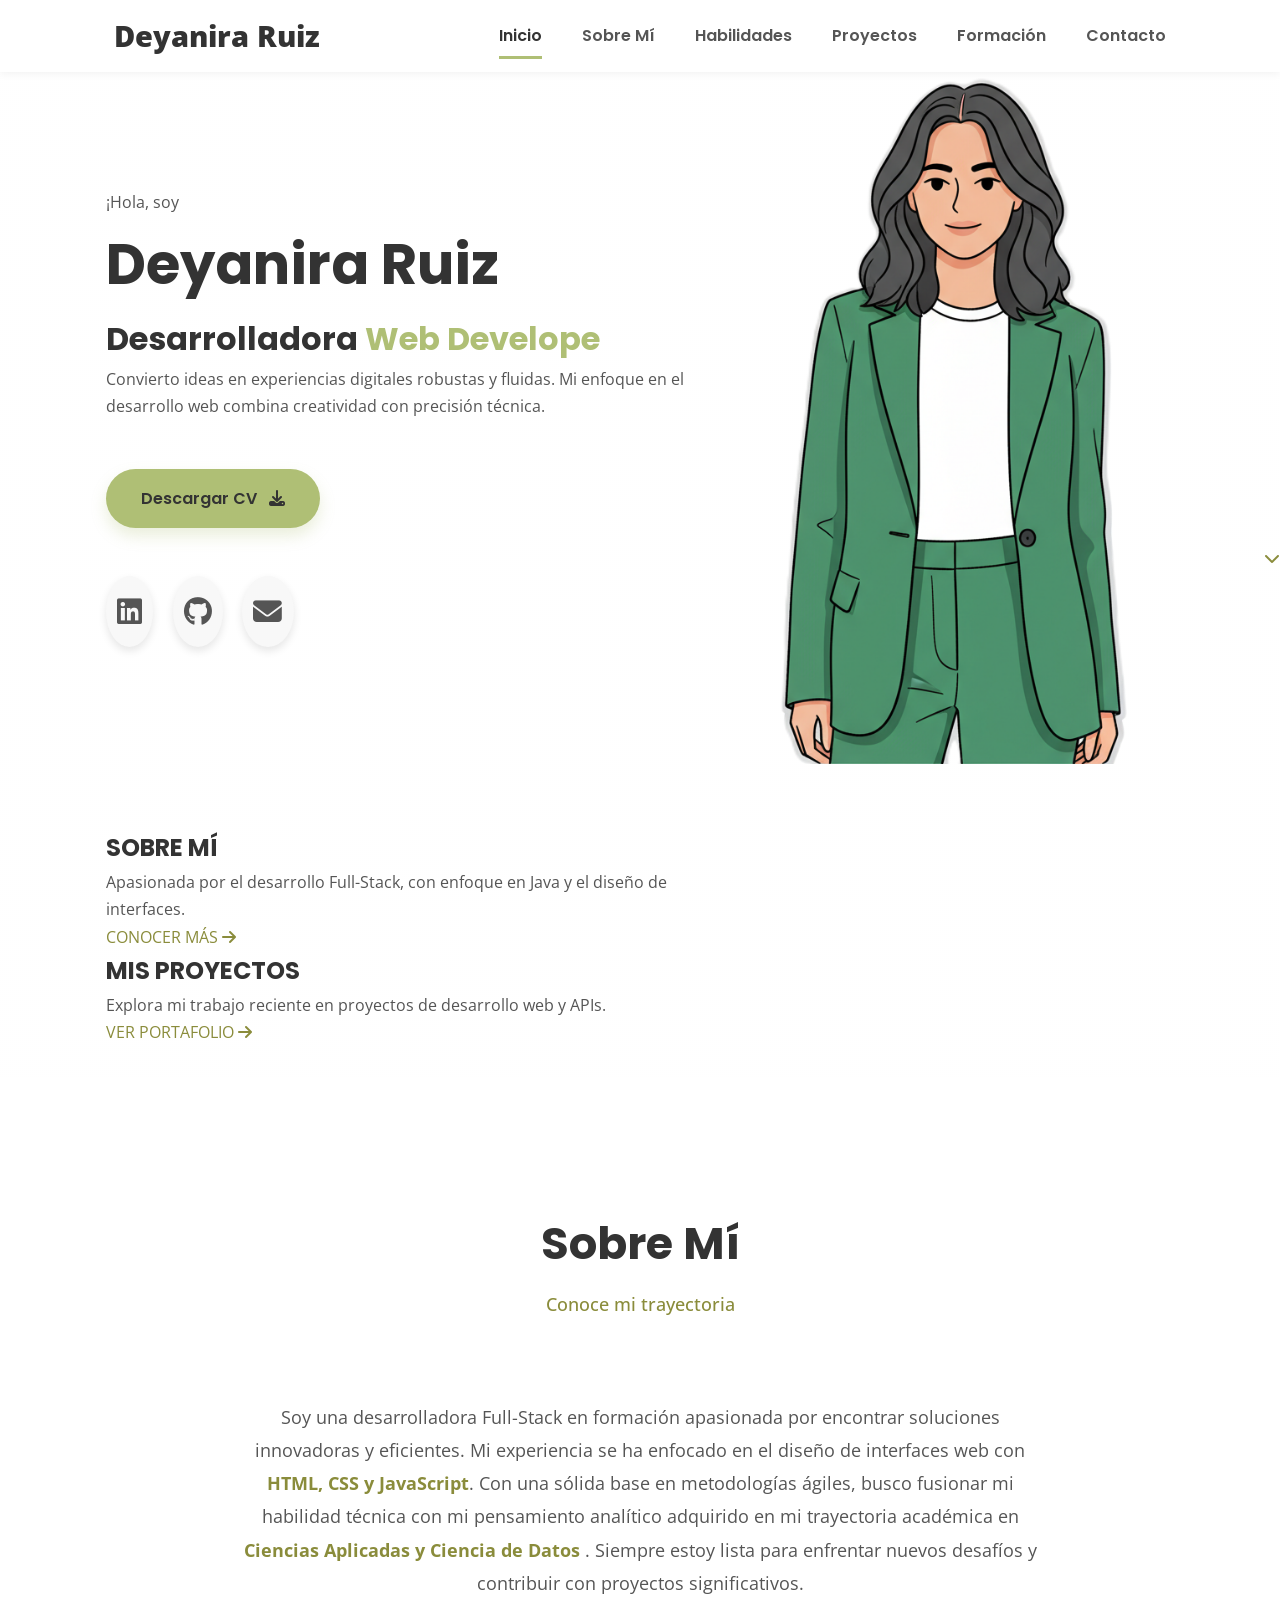
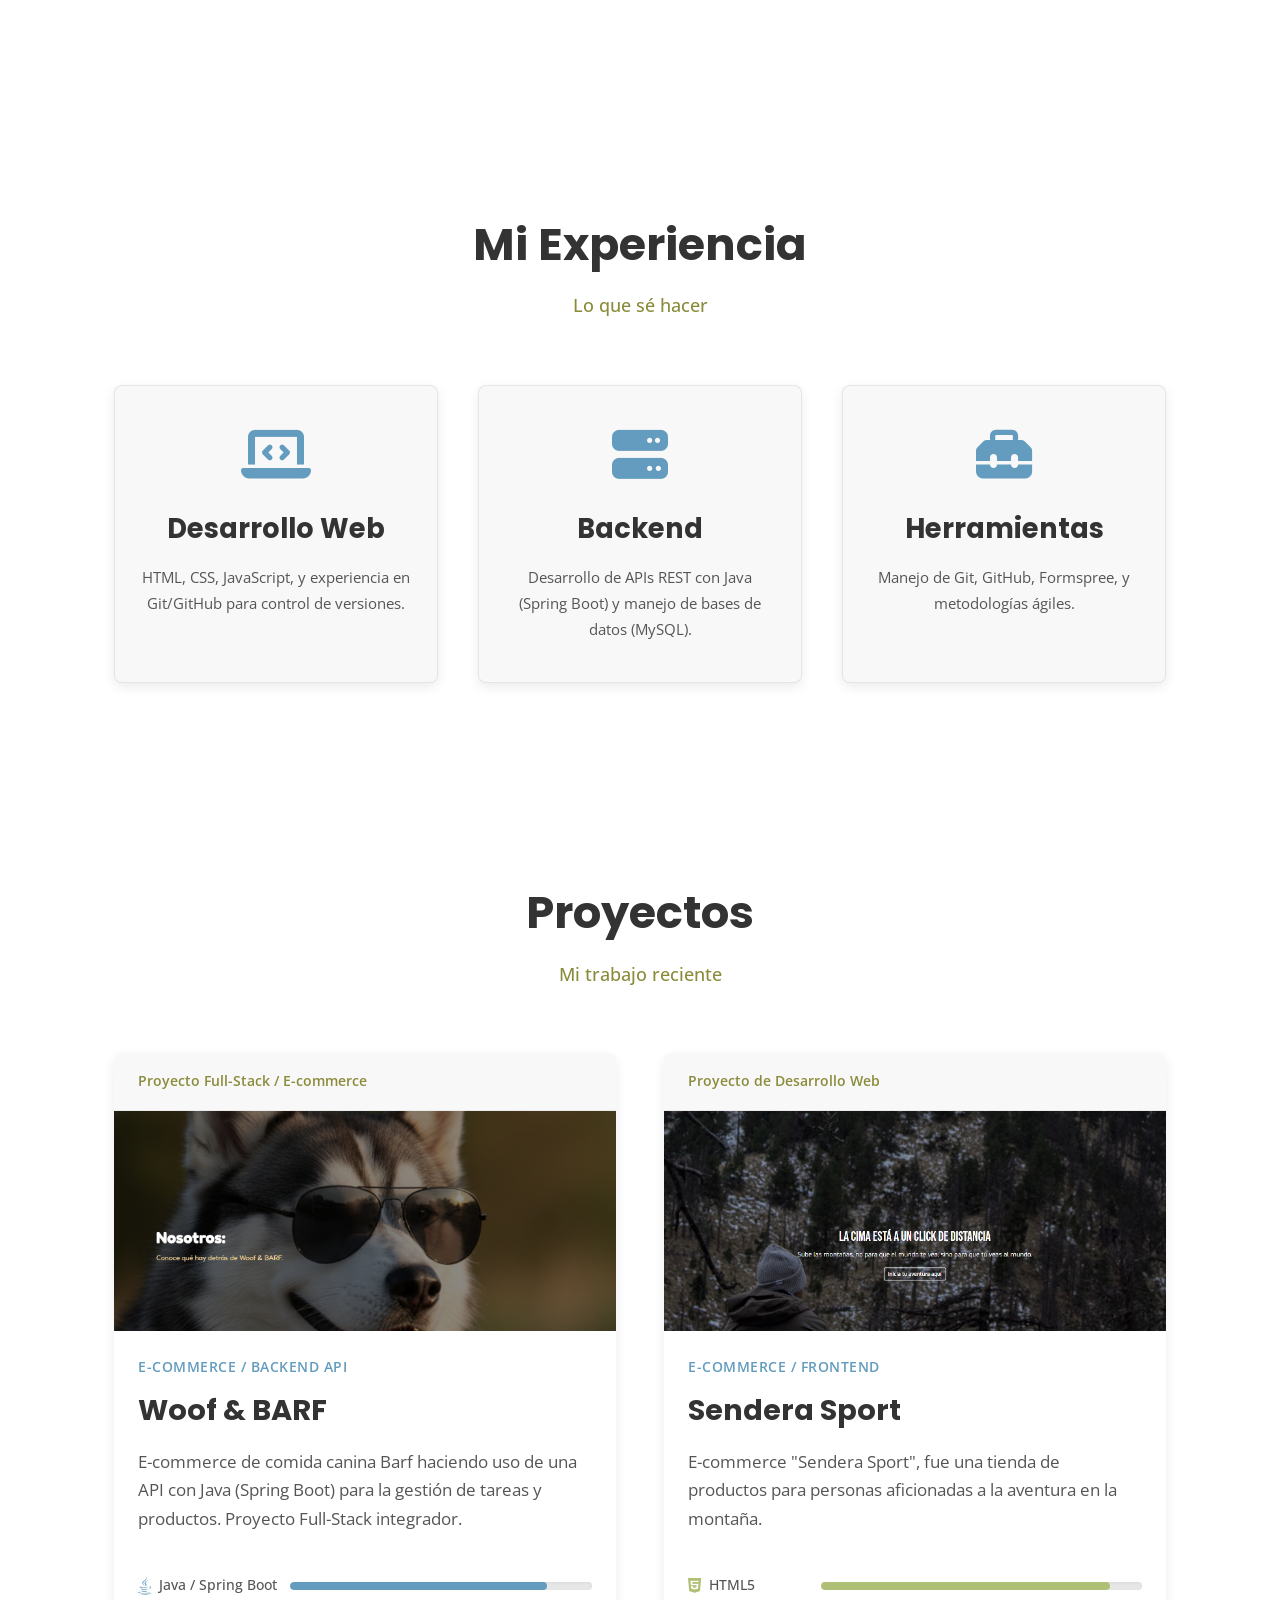
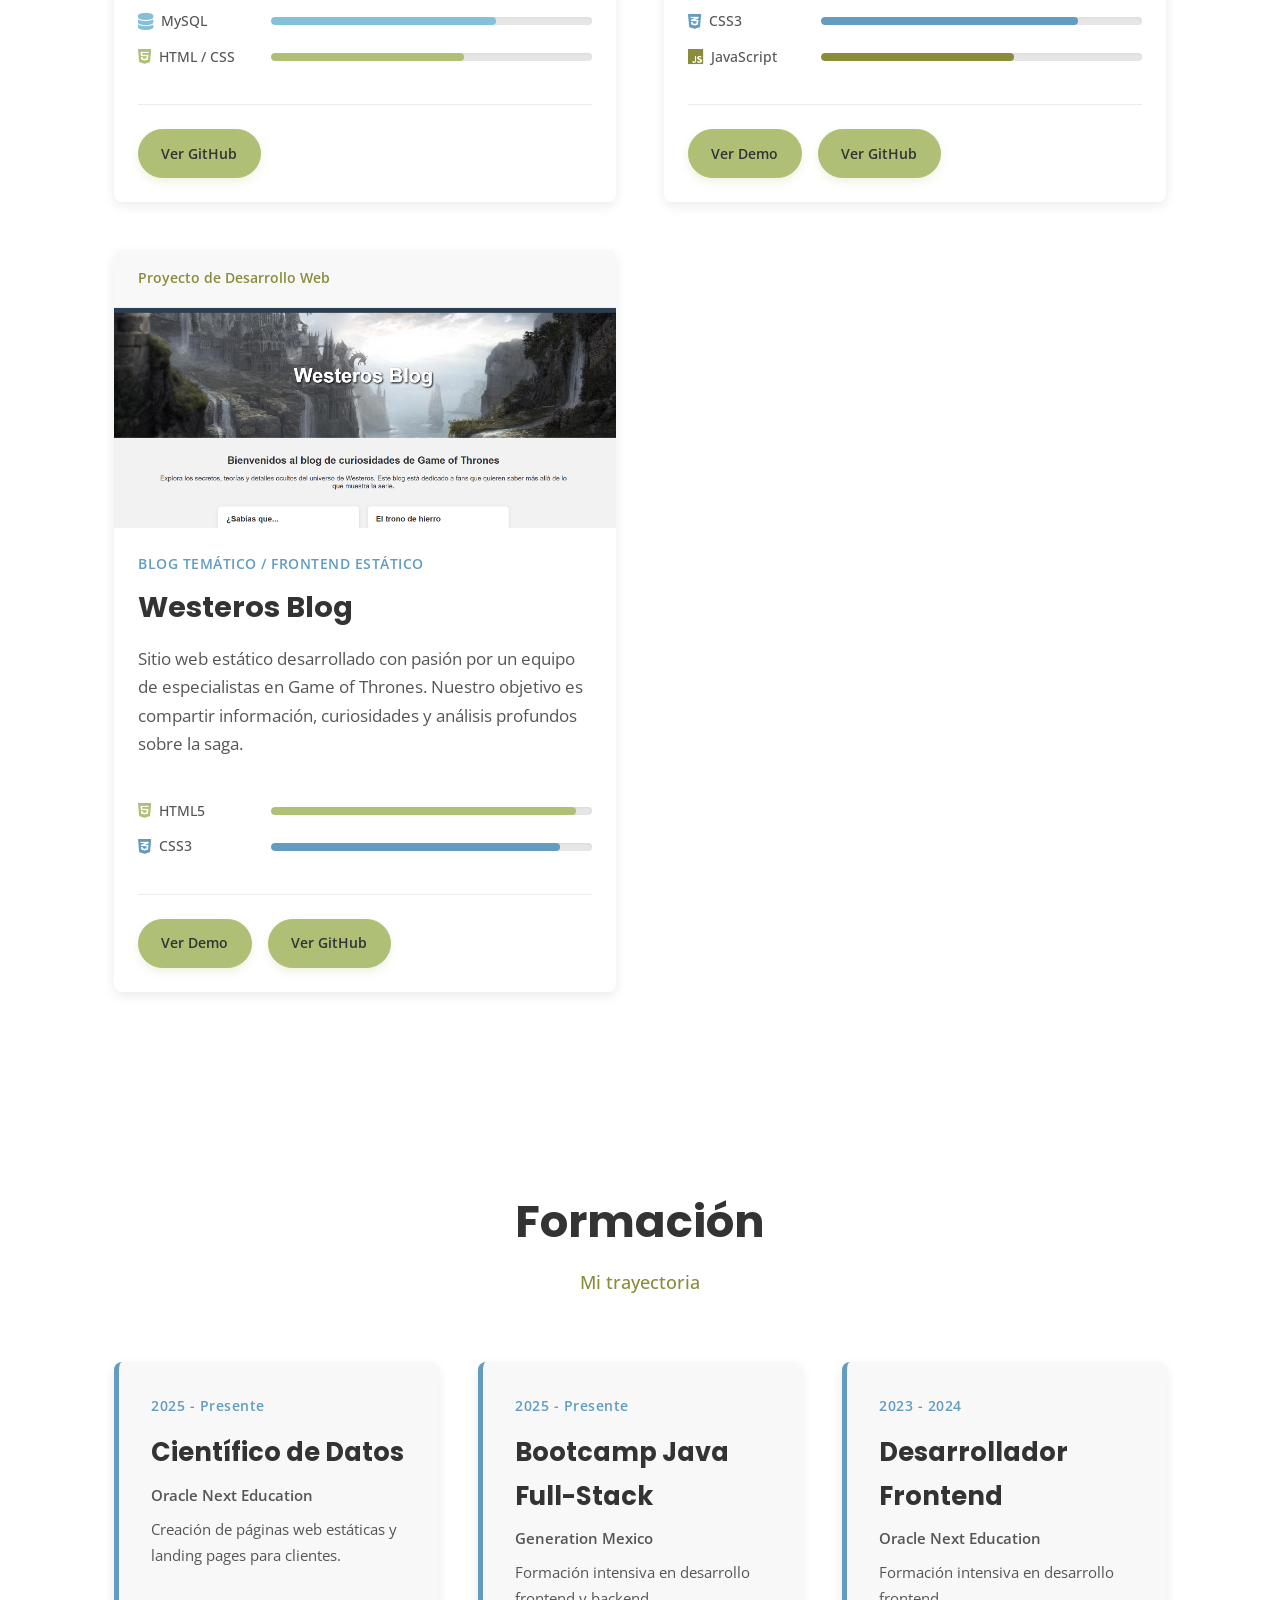
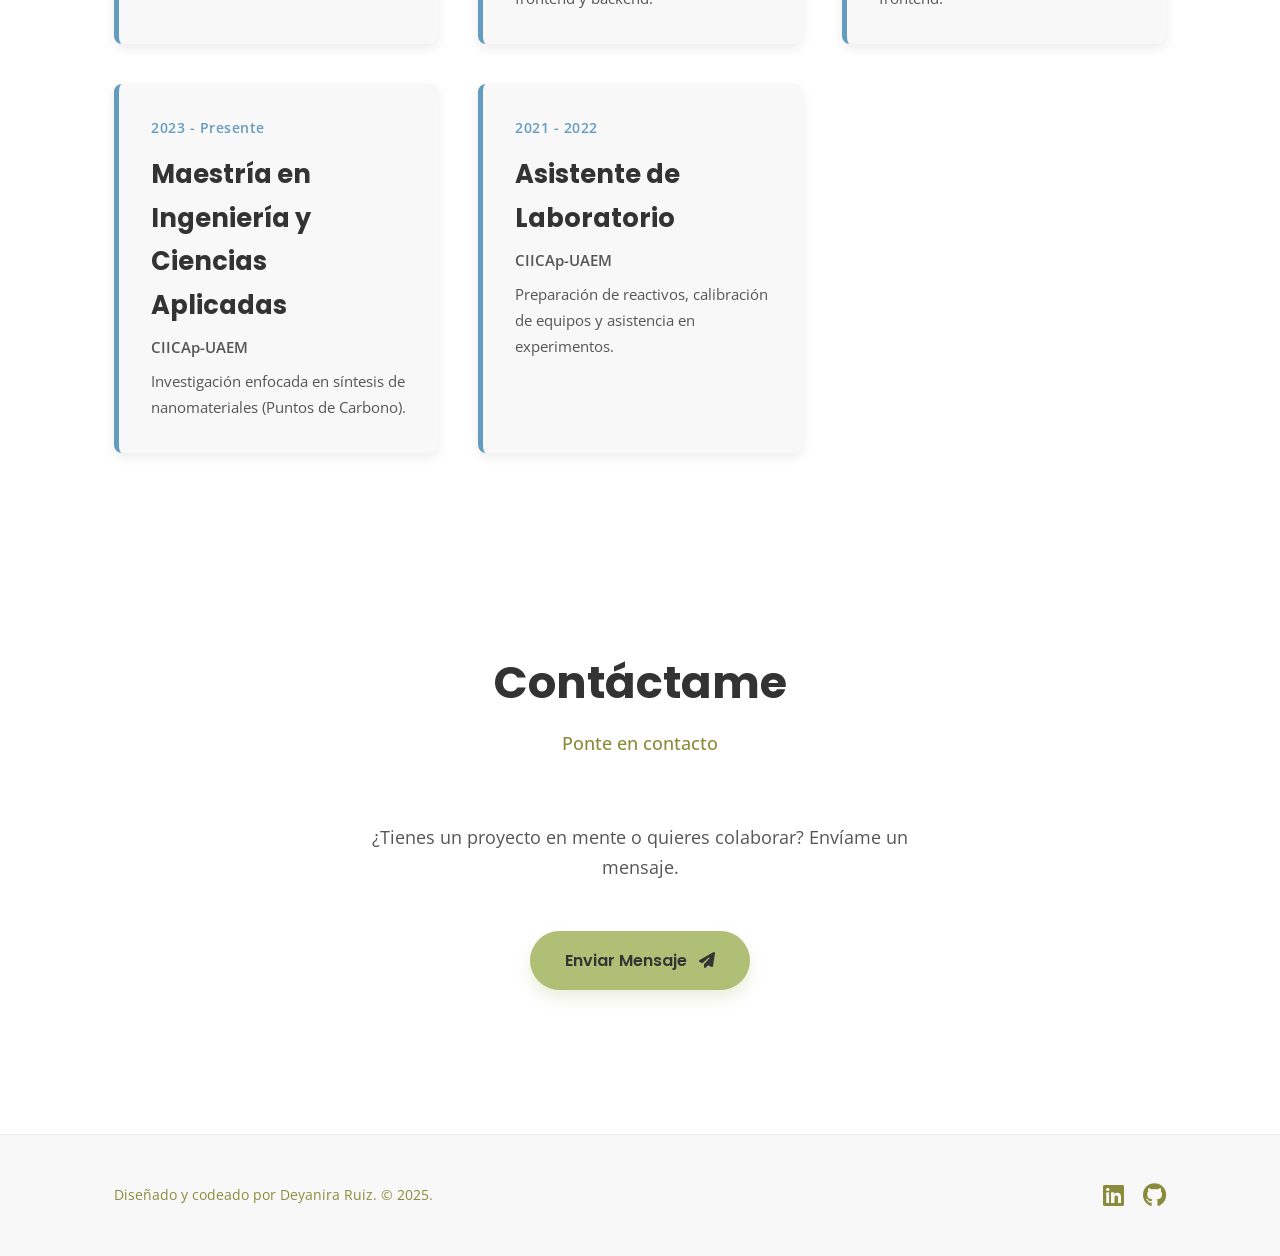
==== commit 54f32fc0: "Actualización total del portafolio" ====
--- a/index.html
+++ b/index.html
@@ -3,113 +3,110 @@
 <head>
     <meta charset="UTF-8">
     <meta name="viewport" content="width=device-width, initial-scale=1.0">
-    <title>Deyanira Ruiz - Portafolio Dual</title>
+    <title>Deyanira Ruiz - Portafolio de Desarrollo Web</title>
+    
     <link rel="stylesheet" href="https://cdnjs.cloudflare.com/ajax/libs/font-awesome/6.5.2/css/all.min.css">
+    
+    <link href="https://fonts.googleapis.com/css2?family=Open+Sans:wght@300;400;600;700&family=Poppins:wght@400;500;600;700;800&display=swap" rel="stylesheet">
+    
     <link rel="stylesheet" href="style-dual.css">
 </head>
 <body>
 
-    <header class="header">
+    <header class="header" id="header">
         <nav class="nav container">
             <a href="#home" class="nav-logo">Deyanira Ruiz</a>
             <ul class="nav-menu">
                 <li class="nav-item"><a href="#home" class="nav-link active-link">Inicio</a></li>
+                <li class="nav-item"><a href="#about" class="nav-link">Sobre Mí</a></li>
                 <li class="nav-item"><a href="#expertise" class="nav-link">Habilidades</a></li>
                 <li class="nav-item"><a href="#work" class="nav-link">Proyectos</a></li>
-                <li class="nav-item"><a href="#experience" class="nav-link">Formación</a></li>
+                <li class="nav-item"><a href="#education" class="nav-link">Formación</a></li>
                 <li class="nav-item"><a href="#contact" class="nav-link">Contacto</a></li>
             </ul>
-            <div class="theme-switch-wrapper">
-                <i class="fa-solid fa-laptop-code"></i>
-                <label class="theme-switch" for="theme-toggle">
-                    <input type="checkbox" id="theme-toggle" />
-                    <span class="slider round"></span>
-                </label>
-                <i class="fa-solid fa-flask"></i>
-            </div>
         </nav>
     </header>
 
     <main>
-        <section class="section" id="home">
+        <section class="section home-section dark-bg" id="home">
             <div class="home-container container grid">
-                <div class="home-content">
-                    <h1>Hola, soy Deyanira Ruiz</h1>
-                    <h3>Soy <span class="typing-text"></span></h3>
-                    <p>
-                        Apasionada por la tecnología,
-                        la ciencia de datos y el desarrollo web.
+                
+                <div class="home-content-left">
+                    <p class="greeting">¡Hola, soy</p>
+                    <h1>Deyanira Ruiz</h1>
+                    <h3 class="web-developer-text">Desarrolladora <span class="typing-text"></span></h3>
+                    
+                    <p class="intro-paragraph">
+                        Convierto ideas en experiencias digitales robustas y fluidas. Mi enfoque en el desarrollo web combina creatividad con precisión técnica.
                     </p>
+
                     <div class="home-actions">
-                        <div class="social-links">
-                            <a href="#" aria-label="LinkedIn"><i class="fa-brands fa-linkedin"></i></a>
-                            <a href="#" aria-label="GitHub"><i class="fa-brands fa-github"></i></a>
-                            <a href="mailto:tu-email@dominio.com" aria-label="Email"><i class="fa-solid fa-envelope"></i></a>
-                        </div>
-                        <a href="CV-DeyaniraRuiz.pdf" class="button" download>
+                        <a href="CV-DeyaniraRuiz.pdf" class="button button-primary" download>
                             Descargar CV <i class="fa-solid fa-download"></i>
                         </a>
-                    </div>
-                </div>
-            </div>
-        </section>
-
+                        <div class="social-links-home">
+                            <a href="https://www.linkedin.com/in/deyanira-ruiz-91a32623b/" aria-label="LinkedIn" target="_blank"><i class="fa-brands fa-linkedin"></i></a>
+                            <a href="https://github.com/Druiz-leon" aria-label="GitHub" target="_blank"><i class="fa-brands fa-github"></i></a>
+                            <a href="mailto:ruiz.leon.deyanira@gmail.com" aria-label="Email" target="_blank"><i class="fa-solid fa-envelope"></i></a>
+                        </div>
+                    </div>
+                </div>
+
+                <div class="home-illustration">
+                    <img src="deyanira-ilustracion.png" alt="Ilustración de Deyanira Ruiz" class="home-img">
+                </div>
+
+                <div class="home-content-right">
+                    <div class="right-section">
+                        <h4>SOBRE MÍ</h4>
+                        <p>
+                            Apasionada por el desarrollo Full-Stack, con enfoque en Java y el diseño de interfaces.
+                        </p>
+                        <a href="#about" class="read-more">CONOCER MÁS <i class="fas fa-arrow-right"></i></a>
+                    </div>
+                    <div class="right-section">
+                        <h4>MIS PROYECTOS</h4>
+                        <p>
+                            Explora mi trabajo reciente en proyectos de desarrollo web y APIs.
+                        </p>
+                        <a href="#work" class="read-more">VER PORTAFOLIO <i class="fas fa-arrow-right"></i></a>
+                    </div>
+                </div>
+
+            </div>
+            <a href="#about" class="scroll-down-button" aria-label="Scroll down">
+                <i class="fas fa-chevron-down"></i>
+            </a>
+        </section>
+        <section class="section" id="about">
+            <h2 class="section-title">Sobre Mí</h2>
+            <span class="section-subtitle">Conoce mi trayectoria</span>
+            <div class="about-container container">
+                <p>
+                    Soy una desarrolladora Full-Stack en formación apasionada por encontrar soluciones innovadoras y eficientes. Mi experiencia se ha enfocado en el diseño de interfaces web con <strong>HTML, CSS y JavaScript</strong>. Con una sólida base en metodologías ágiles, busco fusionar mi habilidad técnica con mi pensamiento analítico adquirido en mi trayectoria académica en <strong>Ciencias Aplicadas y Ciencia de Datos</strong> . Siempre estoy lista para enfrentar nuevos desafíos y contribuir con proyectos significativos.
+                </p>
+                <div class="about-stats">
+                </div>
+            </div>
+        </section>
         <section class="section" id="expertise">
             <h2 class="section-title">Mi Experiencia</h2>
             <span class="section-subtitle">Lo que sé hacer</span>
-
-            <div class="tech-content">
-                <div class="tech-icons-container container">
-                    <i class="fa-brands fa-python" title="Python"></i>
-                    <i class="fa-brands fa-html5" title="HTML5"></i>
-                    <i class="fa-brands fa-css3-alt" title="CSS3"></i>
-                    <i class="fa-brands fa-js" title="JavaScript"></i>
-                    <i class="fa-solid fa-c" title="C"></i>
-                    <i class="fa-brands fa-java" title="Java"></i>
-                    <i class="fa-solid fa-database" title="MySQL"></i>
-                </div>
-                <div class="expertise-container container grid">
-                    <div class="skill-card">
-                        <i class="fa-solid fa-laptop-code"></i>
-                        <h3>Desarrollo Web</h3>
-                        <p>HTML, CSS, JavaScript, y experiencia en Git/GitHub para control de versiones.</p>
-                    </div>
-                    <div class="skill-card">
-                        <i class="fa-solid fa-server"></i>
-                        <h3>Backend</h3>
-                        <p>Desarrollo de APIs REST con Java (Spring Boot) y manejo de bases de datos (MySQL).</p>
-                    </div>
-                    <div class="skill-card">
-                        <i class="fa-solid fa-toolbox"></i>
-                        <h3>Herramientas</h3>
-                        <p>Manejo de Git, GitHub, Formspree, y metodologías ágiles.</p>
-                    </div>
-                </div>
-            </div>
-
-            <div class="science-content">
-                <div class="tech-icons-container container">
-                    <i class="fa-solid fa-flask-vial" title="Química"></i>
-                    <i class="fa-solid fa-chart-line" title="Análisis de Datos"></i>
-                    <i class="fa-solid fa-microscope" title="Laboratorio"></i>
-                    <i class="fa-brands fa-python" title="Python (Científico)"></i>
-                </div>
-                <div class="expertise-container container grid">
-                    <div class="skill-card">
-                        <i class="fa-solid fa-flask"></i>
-                        <h3>Investigación Científica</h3>
-                        <p>Análisis de datos, cálculos teóricos (DFT), y síntesis de materiales (Puntos de Carbono).</p>
-                    </div>
-                    <div class="skill-card">
-                        <i class="fa-solid fa-atom"></i>
-                        <h3>Síntesis y Caracterización</h3>
-                        <p>Experiencia en síntesis hidrotérmica y caracterización por UV-Vis, IR, Fluorescencia.</p>
-                    </div>
-                    <div class="skill-card">
-                        <i class="fa-solid fa-book"></i>
-                        <h3>Documentación Académica</h3>
-                        <p>Manejo avanzado de LaTeX (Overleaf) y redacción de artículos científicos.</p>
-                    </div>
+            <div class="expertise-container container grid">
+                <div class="skill-card">
+                    <i class="fa-solid fa-laptop-code"></i>
+                    <h3>Desarrollo Web</h3>
+                    <p>HTML, CSS, JavaScript, y experiencia en Git/GitHub para control de versiones.</p>
+                </div>
+                <div class="skill-card">
+                    <i class="fa-solid fa-server"></i>
+                    <h3>Backend</h3>
+                    <p>Desarrollo de APIs REST con Java (Spring Boot) y manejo de bases de datos (MySQL).</p>
+                </div>
+                <div class="skill-card">
+                    <i class="fa-solid fa-toolbox"></i>
+                    <h3>Herramientas</h3>
+                    <p>Manejo de Git, GitHub, Formspree, y metodologías ágiles.</p>
                 </div>
             </div>
         </section>
@@ -117,151 +114,196 @@
         <section class="section" id="work">
             <h2 class="section-title">Proyectos</h2>
             <span class="section-subtitle">Mi trabajo reciente</span>
-
-        <div class="tech-content">
             <div class="work-container container grid">
 
                 <div class="project-card">
-                    <!img src="https://via.placeholder.com/300x200.png?text=Portafolio+Dual" alt="Imagen del proyecto" class="project-img">
-                    <div class="project-data">
-                        <h3 class="project-title">Portafolio Dual (Este sitio)</h3>
-                        <p>Sitio web con cambio de tema (CSS/JS) para mostrar dualidad profesional.</p>
-                
-                        <div class="project-links">
-                            <a href="[TU_GITHUB_PORTAFOLIO]" class="project-button" target="_blank">
-                            Ver GitHub <i class="fa-brands fa-github"></i>
-                            </a>
+                    <div class="project-card-header">
+                        <span>Proyecto Full-Stack / E-commerce</span>
+                    </div>
+                    <div class="project-card-main-content">
+                        <img src="Woof&BARF.png" alt="Imagen del proyecto Woof & BARF" class="project-img">
+                        <div class="project-data">
+                            <span class="project-category">E-commerce / Backend API</span> 
+                            <h3 class="project-title">Woof & BARF</h3>
+                            <p class="project-description">
+                                E-commerce de comida canina Barf haciendo uso de una API con Java (Spring Boot) para la gestión de tareas y productos. Proyecto Full-Stack integrador.
+                            </p>
+                            <div class="skill-bars-container">
+                                <div class="skill-item">
+                                    <div class="skill-logo-name">
+                                        <i class="fa-brands fa-java" style="color: #639CBF;"></i>
+                                        <span>Java / Spring Boot</span>
+                                    </div>
+                                    <div class="skill-bar-wrapper">
+                                        <div class="skill-bar" style="width: 85%; background-color: #639CBF;"></div>
+                                    </div>
+                                </div>
+                                <div class="skill-item">
+                                    <div class="skill-logo-name">
+                                        <i class="fa-solid fa-database" style="color: #84C1D9;"></i>
+                                        <span>MySQL</span>
+                                    </div>
+                                    <div class="skill-bar-wrapper">
+                                        <div class="skill-bar" style="width: 70%; background-color: #84C1D9;"></div>
+                                    </div>
+                                </div>
+                                <div class="skill-item">
+                                    <div class="skill-logo-name">
+                                        <i class="fa-brands fa-html5" style="color: #AFBF75;"></i>
+                                        <span>HTML / CSS</span>
+                                    </div>
+                                    <div class="skill-bar-wrapper">
+                                        <div class="skill-bar" style="width: 60%; background-color: #AFBF75;"></div>
+                                    </div>
+                                </div>
+                            </div>
+                            <div class="project-links project-links-with-buttons"> 
+                                <a href="https://github.com/Arukado69/Proyecto-Integrador.git" class="project-button button-filled" target="_blank">
+                                    Ver GitHub
+                                </a>
+                            </div>
                         </div>
-
-                    </div>
-                </div>
-                <div class="project-card">
-                    <img src="Woof&BARF.png" alt="Imagen del proyecto" class="project-img">
-                    <div class="project-data">
-                        <h3 class="project-title">Woof & BARF</h3>
-                        <p>E-commerce de comida canina Barf haciendo uso de una API con Java (Spring Boot) para un gestor de tareas.</p>
-
-                        <div class="project-links">
-                            <a href="https://github.com/Arukado69/Proyecto-Integrador.git" class="project-button" target="_blank">
-                            Ver GitHub <i class="fa-brands fa-github"></i>
-                            </a>
-                        </div>
-
                     </div>
                 </div>
         
                 <div class="project-card">
-                     <img src="sendera-sport.png" alt="Captura de pantalla del e-commerce Sendera Sport" class="project-img">
-                    <div class="project-data">
-                        <h3 class="project-title">Sendera </h3>
-                         <p>E-commerce "Sendera Sport", fue una tienda de productos para personas aficiondas a la aventura en la montaña.</p>
-                        <div class="project-links">
-                            <a href="https://hackathon01-seven.vercel.app/" class="project-button" target="_blank">
-                             Ver Demo <i class="fa-solid fa-arrow-up-right-from-square"></i>
-                            </a>
-                            <a href="https://github.com/Druiz-leon/hackathon01.git" class="project-button" target="_blank">
-                             Ver GitHub <i class="fa-brands fa-github"></i>
-                            </a>
+                    <div class="project-card-header">
+                        <span>Proyecto de Desarrollo Web</span>
+                    </div>
+                    <div class="project-card-main-content">
+                        <img src="sendera-sport.png" alt="Captura de pantalla del e-commerce Sendera Sport" class="project-img">
+                        <div class="project-data">
+                            <span class="project-category">E-commerce / Frontend</span> 
+                            <h3 class="project-title">Sendera Sport</h3>
+                            <p class="project-description">
+                                E-commerce "Sendera Sport", fue una tienda de productos para personas aficionadas a la aventura en la montaña.
+                            </p>
+                            <div class="skill-bars-container">
+                                <div class="skill-item">
+                                    <div class="skill-logo-name">
+                                        <i class="fa-brands fa-html5" style="color: #AFBF75;"></i>
+                                        <span>HTML5</span>
+                                    </div>
+                                    <div class="skill-bar-wrapper">
+                                        <div class="skill-bar" style="width: 90%; background-color: #AFBF75;"></div>
+                                    </div>
+                                </div>
+                                <div class="skill-item">
+                                    <div class="skill-logo-name">
+                                        <i class="fa-brands fa-css3-alt" style="color: #639CBF;"></i>
+                                        <span>CSS3</span>
+                                    </div>
+                                    <div class="skill-bar-wrapper">
+                                        <div class="skill-bar" style="width: 80%; background-color: #639CBF;"></div>
+                                    </div>
+                                </div>
+                                <div class="skill-item">
+                                    <div class="skill-logo-name">
+                                        <i class="fa-brands fa-js" style="color: #8A8C3B;"></i>
+                                        <span>JavaScript</span>
+                                    </div>
+                                    <div class="skill-bar-wrapper">
+                                        <div class="skill-bar" style="width: 60%; background-color: #8A8C3B;"></div>
+                                    </div>
+                                </div>
+                            </div>
+                            <div class="project-links project-links-with-buttons"> 
+                                <a href="https://hackathon01-seven.vercel.app/" class="project-button button-filled" target="_blank">
+                                    Ver Demo 
+                                </a>
+                                <a href="https://github.com/Druiz-leon/hackathon01.git" class="project-button button-filled" target="_blank">
+                                    Ver GitHub 
+                                </a>
+                            </div>
                         </div>
                     </div>
                 </div>
 
                 <div class="project-card">
-                     <img src="westeros-blog.png" alt="Captura de pantalla del e-commerce Sendera Sport" class="project-img">
-                    <div class="project-data">
-                        <h3 class="project-title">Westeros Blog </h3>
-                         <p>sitio web estático desarrollado con pasión por un equipo de especialistas en Game of Thrones. 
-                            Nuestro objetivo es compartir información, curiosidades y análisis profundos sobre la saga</p>
-                        <div class="project-links">
-                            <a href="https://sitio-del-blog.vercel.app/" class="project-button" target="_blank">
-                             Ver Demo <i class="fa-solid fa-arrow-up-right-from-square"></i>
-                            </a>
-                            <a href="https://github.com/Druiz-leon/sitio-del-blog.git" class="project-button" target="_blank">
-                             Ver GitHub <i class="fa-brands fa-github"></i>
-                            </a>
+                    <div class="project-card-header">
+                        <span>Proyecto de Desarrollo Web</span> 
+                    </div>
+                    <div class="project-card-main-content">
+                        <img src="westeros-blog.png" alt="Captura de pantalla del blog temático Westeros Blog" class="project-img">
+                        <div class="project-data">
+                            <span class="project-category">Blog Temático / Frontend Estático</span> 
+                            <h3 class="project-title">Westeros Blog</h3>
+                            <p class="project-description">
+                                Sitio web estático desarrollado con pasión por un equipo de especialistas en Game of Thrones. Nuestro objetivo es compartir información, curiosidades y análisis profundos sobre la saga.
+                            </p>
+                            <div class="skill-bars-container">
+                                <div class="skill-item">
+                                    <div class="skill-logo-name">
+                                        <i class="fa-brands fa-html5" style="color: #AFBF75;"></i>
+                                        <span>HTML5</span>
+                                    </div>
+                                    <div class="skill-bar-wrapper">
+                                        <div class="skill-bar" style="width: 95%; background-color: #AFBF75;"></div>
+                                    </div>
+                                </div>
+                                <div class="skill-item">
+                                    <div class="skill-logo-name">
+                                        <i class="fa-brands fa-css3-alt" style="color: #639CBF;"></i>
+                                        <span>CSS3</span>
+                                    </div>
+                                    <div class="skill-bar-wrapper">
+                                        <div class="skill-bar" style="width: 90%; background-color: #639CBF;"></div>
+                                    </div>
+                                </div>
+                            </div>
+                            <div class="project-links project-links-with-buttons"> 
+                                <a href="https://sitio-del-blog.vercel.app/" class="project-button button-filled" target="_blank">
+                                    Ver Demo 
+                                </a>
+                                <a href="https://github.com/Druiz-leon/sitio-del-blog.git" class="project-button button-filled" target="_blank">
+                                    Ver GitHub 
+                                </a>
+                            </div>
                         </div>
                     </div>
                 </div>
 
-                <div class="project-card">
-                     <img src="buscador-razas.png" alt="Captura de pantalla del e-commerce Sendera Sport" class="project-img">
-                    <div class="project-data">
-                        <h3 class="project-title">Buscador de razas de perros </h3>
-                         <p>sitio web estático desarrollado como buscador para consumir la API de las razas de perros</p>
-                        <div class="project-links">
-                            <a href="https://consumo-api-dogs.vercel.app/" class="project-button" target="_blank">
-                             Ver Demo <i class="fa-solid fa-arrow-up-right-from-square"></i>
-                            </a>
-                            <a href="https://github.com/Druiz-leon/consumo-API-dogs.git" class="project-button" target="_blank">
-                             Ver GitHub <i class="fa-brands fa-github"></i>
-                            </a>
-                        </div>
-                    </div>
-                </div>
-
-
-            </div>
-        </div>
-
-            <div class="science-content">
-                <div class="work-container container grid">
-                    <div class="project-card">
-                        <img src="https://via.placeholder.com/300x200.png?text=Sensor+de+Carbon+Dots" alt="Imagen del proyecto 1" class="project-img">
-                        <div class="project-data">
-                            <h3 class="project-title">Proyecto 1: Sensor de Puntos de Carbono</h3>
-                            <p>Investigación sobre N-CDs y P-CDs para la detección de colorantes alimentarios.</p>
-                            <a href="#" class="project-button">Ver más <i class="fa-solid fa-arrow-right"></i></a>
-                        </div>
-                    </div>
-                    <div class="project-card">
-                        <img src="https://via.placeholder.com/300x200.png?text=Tesis+en+LaTeX" alt="Imagen del proyecto 3" class="project-img">
-                        <div class="project-data">
-                            <h3 class="project-title">Proyecto 2: Documento de Tesis</h3>
-                            <p>Maquetación avanzada de documento académico utilizando LaTeX en Overleaf.</p>
-                            <a href="#" class="project-button">Ver PDF <i class="fa-solid fa-file-pdf"></i></a>
-                        </div>
-                    </div>
-                </div>
-            </div>
-        </section>
-
-        <section class="section" id="experience">
+            </div>
+        </section>
+
+        <section class="section" id="education">
             <h2 class="section-title">Formación</h2>
             <span class="section-subtitle">Mi trayectoria</span>
-
-            <div class="tech-content">
-                <div class="experience-container container">
-                    <div class="timeline-item">
-                        <h4>2025 - Presente</h4>
-                        <p><strong>Científico de Datos</strong> - Oracle Next Education</p>
-                        <p>Creación de páginas web estáticas y landing pages para clientes.</p>
-                    </div>
-                    <div class="timeline-item">
-                        <h4>2025 - Presente</h4>
-                        <p><strong>Bootcamp Java Full-Stack </strong> - Generation Mexico</p>
-                        <p>Formación intensiva en desarrollo frontend y backend.</p>
-                    </div>
-                    <div class="timeline-item">
-                        <h4>2023 - 2024</h4>
-                        <p><strong>Desarrollador Frontend </strong> - Oracle Next Education</p>
-                        <p>Formación intensiva en desarrollo frontend.</p>
-                    </div>
-
-                </div>
-            </div>
-
-            <div class="science-content">
-                <div class="experience-container container">
-                    <div class="timeline-item">
-                        <h4>2023 - Presente</h4>
-                        <p><strong>Maestría en Ingeniería y Ciencias Aplicadas</strong> - CIICAp-UAEM</p>
-                        <p>Investigación enfocada en síntesis de nanomateriales (Puntos de Carbono).</p>
-                    </div>
-                    <div class="timeline-item">
-                        <h4>2021 - 2022</h4>
-                        <p><strong>Asistente de Laboratorio</strong> - CIICAp-UAEM</p>
-                        <p>Preparación de reactivos, calibración de equipos y asistencia en experimentos.</p>
-                    </div>
+            <div class="education-container container grid">
+                
+                <div class="education-item">
+                    <span class="education-date">2025 - Presente</span>
+                    <h3>Científico de Datos</h3>
+                    <p><strong>Oracle Next Education</strong></p>
+                    <p>Creación de páginas web estáticas y landing pages para clientes.</p>
+                </div>
+                
+                <div class="education-item">
+                    <span class="education-date">2025 - Presente</span>
+                    <h3>Bootcamp Java Full-Stack</h3>
+                    <p><strong>Generation Mexico</strong></p>
+                    <p>Formación intensiva en desarrollo frontend y backend.</p>
+                </div>
+                
+                <div class="education-item">
+                    <span class="education-date">2023 - 2024</span>
+                    <h3>Desarrollador Frontend</h3>
+                    <p><strong>Oracle Next Education</strong></p>
+                    <p>Formación intensiva en desarrollo frontend.</p>
+                </div>
+                
+                <div class="education-item">
+                    <span class="education-date">2023 - Presente</span>
+                    <h3>Maestría en Ingeniería y Ciencias Aplicadas</h3>
+                    <p><strong>CIICAp-UAEM</strong></p>
+                    <p>Investigación enfocada en síntesis de nanomateriales (Puntos de Carbono).</p>
+                </div>
+                
+                <div class="education-item">
+                    <span class="education-date">2021 - 2022</span>
+                    <h3>Asistente de Laboratorio</h3>
+                    <p><strong>CIICAp-UAEM</strong></p>
+                    <p>Preparación de reactivos, calibración de equipos y asistencia en experimentos.</p>
                 </div>
             </div>
         </section>
@@ -270,33 +312,20 @@
             <h2 class="section-title">Contáctame</h2>
             <span class="section-subtitle">Ponte en contacto</span>
             <div class="contact-container container">
-                <p>¿Tienes un proyecto en mente o quieres colaborar? Envíame un mensaje.</p>
-                <a href="mailto:ruiz.leon.deyanira@gmail.com" class="button">
+                <p class="contact-description">¿Tienes un proyecto en mente o quieres colaborar? Envíame un mensaje.</p>
+                <a href="mailto:ruiz.leon.deyanira@gmail.com" class="button button-primary">
                     Enviar Mensaje <i class="fa-solid fa-paper-plane"></i>
                 </a>
             </div>
         </section>
     </main>
 
-
-
     <footer class="footer">
-        <div class="tech-content">
-            <div class="footer-container container">
-                <p>Diseñado y codeado por Deyanira Ruiz. &copy; 2025.</p>
-                <div class="social-links">
-                    <a href="https://www.linkedin.com/in/deyanira-ruiz-91a32623b/" aria-label="LinkedIn" target="_blank"><i class="fa-brands fa-linkedin"></i></a>
-                    <a href="https://github.com/Druiz-leon" aria-label="GitHub" target="_blank"><i class="fa-brands fa-github"></i></a>
-                </div>
-            </div>
-        </div>
-
-        <div class="science-content">
-            <div class="footer-container container">
-                <p>Investigación y desarrollo por Deyanira Ruiz. &copy; 2025.</p>
-                <div class="social-links">
-                    <a href="https://www.linkedin.com/in/deyanira-ruiz-91a32623b/" aria-label="LinkedIn" target="_blank"><i class="fa-brands fa-linkedin"></i></a>
-                    <a href="https://orcid.org/0009-0002-3890-6919" aria-label="ORCID" target="_blank"><i class="fa-solid fa-book"></i></a> </div>
+        <div class="footer-container container">
+            <p>Diseñado y codeado por Deyanira Ruiz. &copy; 2025.</p>
+            <div class="social-links">
+                <a href="https://www.linkedin.com/in/deyanira-ruiz-91a32623b/" aria-label="LinkedIn" target="_blank"><i class="fa-brands fa-linkedin"></i></a>
+                <a href="https://github.com/Druiz-leon" aria-label="GitHub" target="_blank"><i class="fa-brands fa-github"></i></a>
             </div>
         </div>
     </footer>
--- a/style-dual.css
+++ b/style-dual.css
@@ -1,36 +1,37 @@
-/* ===== Variables (Tema Ciencia - Default) ===== */
+/* ===== Variables (Nuevo Tema: Verde Oliva/Azul - CLARO) ===== */
 :root {
-    --bg-color: #101010; /* Negro más profundo */
-    --bg-color-light: #1e1e1e;
-    --primary-color: #00FFFF; /* Cian Neón */
-    --text-color: #e0e0e0;
-    --text-color-secondary: #999999;
+    /* Fondos y Texto */
+    --bg-color: #ffffff; /* Blanco puro (Fondo principal, muy claro) */
+    --bg-color-light: #f8f8f8; /* Blanco roto (Fondo de secciones alternas/cards) */
+    --text-color-dark: #333333; /* Gris oscuro para el texto principal (títulos) */
+    --text-color-medium: #555555; /* Gris medio para párrafos */
+    --text-color-light: #8A8C3B; /* Verde Oliva Medio para subtítulos y texto secundario */
     
-    --font-title: "Roboto Mono", monospace; /* Fuente Monospace (Código) */
-    --font-body: "Roboto Mono", monospace;
-    --home-bg-image: url('fondo-tech.jpg'); /* Fondo Matriz/Circuito */
-    --card-border-radius: 0px; /* Angular */
-    --card-hover-shadow: 0 0 15px rgba(0, 255, 255, 0.4);
-}
-
-/* ===== Variables (Tema Ciencia - Activado) ===== */
-body.science-mode {
-    --bg-color: #1a1a1a;
-    --bg-color-light: #2c2c2c;
-    --primary-color: #00aaff;
-    --text-color: #f0f0f0;
-    --text-color-secondary: #aaaaaa;
+    /* Colores de Acento (Paleta) */
+    --primary-color: #AFBF75; /* Verde Oliva Claro (Botones, Links Activos, Resaltados) */
+    --primary-color-alt: #8A8C3B; /* Verde Oliva Medio (Hover/Acento más fuerte) */
+    --secondary-accent: #639CBF; /* Azul Claro Sucio (Bordes, Líneas, Iconos) */
+    --secondary-accent-light: #84C1D9; /* Azul Cielo Claro (Acentos más claros) */
     
-    --font-title: "Playfair Display", serif; /* Fuente Serif (Académica) */
-    --font-body: -apple-system, BlinkMacSystemFont, "Segoe UI", Roboto, sans-serif;
-    --home-bg-image: url('fondo-2.jpg'); /* Fondo Neurona */
-    --card-border-radius: 16px; /* Redondeado */
-    --card-hover-shadow: 0 5px 25px rgba(0, 170, 255, 0.3);
-}
-
-
-
-/* ===== Reseteo Básico ===== */
+    /* Versión RGB para fondos transparentes */
+    --primary-color-rgb: 175, 191, 117; /* AFBF75 */ 
+    --secondary-accent-rgb: 99, 156, 191; /* 639CBF */
+    
+    /* Estilos de Elementos */
+    --font-title: 'Poppins', sans-serif; /* Más moderno para títulos */
+    --font-body: 'Open Sans', sans-serif; /* Más legible para el cuerpo */
+    --card-border-radius: 8px; 
+    --card-shadow-light: 0 4px 12px rgba(0, 0, 0, 0.08); /* Sombra suave */
+    --card-shadow-hover: 0 8px 20px rgba(0, 0, 0, 0.12); /* Sombra más pronunciada en hover */
+    --header-bg: rgba(255, 255, 255, 0.95); 
+    --header-shadow: 0 2px 8px rgba(0, 0, 0, 0.05);
+    
+    /* Variables adicionales */
+    --header-height: 4.5rem; /* Altura estándar del header */
+}
+
+
+/* ===== Reseteo Básico y Tipografía ===== */
 * {
     margin: 0;
     padding: 0;
@@ -42,56 +43,49 @@
 body {
     font-family: var(--font-body);
     background-color: var(--bg-color);
-    color: var(--text-color);
-    line-height: 1.6;
-    transition: background-color .3s, color .3s;
-}
-
-h1, h2, h3 {
-    color: var(--text-color);
-    font-weight: 600;
+    color: var(--text-color-medium);
+    line-height: 1.7; /* Ligeramente más espaciado para mejor legibilidad */
+}
+
+h1, h2, h3, h4 {
+    color: var(--text-color-dark);
     font-family: var(--font-title);
-    transition: color .3s;
-}
+    font-weight: 700;
+}
+h1 { font-size: 3.5rem; }
+h2 { font-size: 2.8rem; }
+h3 { font-size: 2rem; }
+h4 { font-size: 1.5rem; }
+
 
 a {
     text-decoration: none;
+    color: var(--primary-color-alt);
+    transition: color .3s ease;
+}
+a:hover {
     color: var(--primary-color);
-    transition: color .3s;
 }
 ul { list-style: none; }
-img { max-width: 100%; height: auto; }
+img { max-width: 100%; height: auto; display: block; }
 
 /* ===== Clases Reutilizables ===== */
 .container {
-    max-width: 1024px;
+    max-width: 1100px; /* Un poco más ancho */
     margin: 0 auto;
     padding: 0 1.5rem;
 }
-.section { padding: 6rem 0 2rem; }
-.section-title { font-size: 2.25rem; text-align: center; }
+.section { padding: 8rem 0 4rem; } /* Más padding para las secciones */
+.section-title { font-size: 2.8rem; text-align: center; margin-bottom: 0.5rem; }
 .section-subtitle {
     display: block;
-    font-size: 1rem;
-    color: var(--text-color-secondary);
+    font-size: 1.1rem;
+    color: var(--text-color-light);
     text-align: center;
-    margin-bottom: 3rem;
-}
-.grid { display: grid; gap: 1.5rem; }
-
-/* Por defecto (Modo Tech), ocultamos el contenido de Ciencia */
-.science-content {
-    display: none;
-}
-
-/* Cuando el body tiene la clase .science-mode... */
-body.science-mode .science-content {
-    display: block; /* Mostramos el contenido de Ciencia */
-}
-
-body.science-mode .tech-content {
-    display: none; /* Ocultamos el contenido de Tech */
-}
+    margin-bottom: 4rem;
+    font-weight: 500;
+}
+.grid { display: grid; gap: 2rem; } /* Más espacio en las cuadrículas */
 
 /* ===== Header y Navegación ===== */
 .header {
@@ -99,8 +93,9 @@
     position: fixed;
     top: 0; left: 0;
     z-index: 100;
-    background-color: rgba(26, 26, 26, 0.8);
+    background-color: var(--header-bg); 
     backdrop-filter: blur(10px);
+    box-shadow: var(--header-shadow); 
 }
 .nav {
     height: var(--header-height);
@@ -108,226 +103,593 @@
     justify-content: space-between;
     align-items: center;
 }
-.nav-logo { font-size: 1.25rem; font-weight: 700; color: var(--text-color); }
-.nav-menu { display: flex; gap: 2rem; }
+.nav-logo { font-size: 1.8rem; font-weight: 800; color: var(--text-color-dark); }
+.nav-menu { display: flex; gap: 2.5rem; }
 .nav-link {
-    color: var(--text-color-secondary);
-    font-weight: 500;
-    transition: color .3s;
-}
+    color: var(--text-color-medium);
+    font-weight: 600;
+    position: relative;
+    padding: 0.25rem 0; /* Más área de click */
+    font-family: var(--font-title);
+}
+.nav-link::after {
+    content: '';
+    position: absolute;
+    width: 0;
+    height: 3px; /* Línea más gruesa */
+    background-color: var(--primary-color);
+    bottom: -8px; /* Más abajo para no tocar el texto */
+    left: 0;
+    transition: width 0.3s ease-out;
+}
+
 .nav-link:hover,
 .nav-link.active-link {
-    color: var(--primary-color);
-}
-
-/* ===== ESTILOS PARA EL INTERRUPTOR ===== */
-.theme-switch-wrapper {
-    display: flex;
-    align-items: center;
-    gap: 0.5rem;
-    color: var(--text-color-secondary);
-}
-.theme-switch-wrapper .fa-laptop-code { color: #00FFFF; } 
-.theme-switch-wrapper .fa-flask { color: #00aaff; }
-
-.theme-switch {
-    position: relative;
-    display: inline-block;
-    width: 50px; /* Ancho */
-    height: 26px; /* Alto */
-}
-.theme-switch input { opacity: 0; width: 0; height: 0; }
-.slider {
-    position: absolute;
-    cursor: pointer;
-    top: 0; left: 0; right: 0; bottom: 0;
-    background-color: var(--bg-color-light);
-    transition: .4s;
-    border-radius: 26px;
-}
-.slider:before {
-    position: absolute;
-    content: "";
-    height: 20px;
-    width: 20px;
-    left: 3px;
-    bottom: 3px;
-    background-color: white;
-    transition: .4s;
-    border-radius: 50%;
-}
-input:checked + .slider {
-    background-color: var(--primary-color);
-}
-input:checked + .slider:before {
-    transform: translateX(24px);
-}
-/* ======================================= */
-/* ===== Sección Inicio (Hero) ===== */
-#home {
+    color: var(--text-color-dark); /* Se oscurece el texto */
+}
+.nav-link.active-link::after {
+    width: 100%; 
+}
+
+/* ===== Sección Inicio (Hero) - ESTILO SIMILAR A JIGAR SABLE ===== */
+.home-section {
     min-height: 100vh;
-    display: flex;
-    align-items: center;
+    display: flex; 
+    align-items: center; 
     position: relative;
     overflow: hidden;
-}
-#home::before {
+    padding: var(--header-height) 0 2rem; /* Se ajusta el padding superior para no tapar el header */
+    background-color: var(--bg-color); 
+}
+
+.home-section::before {
     content: '';
     position: absolute;
     top: 0; left: 0;
     width: 100%; height: 100%;
-    /* La imagen se toma de la variable */
-    background-image: var(--home-bg-image); 
-    background-size: cover;
-    background-position: center;
-    opacity: 0.15;
-    z-index: -1;
-    transition: background-image .4s;
-}
-.home-container { position: relative; z-index: 1; }
-.home-content h1 { font-size: 3rem; margin-bottom: 0.5rem; }
+    /* Patrón de puntos sutil */
+    background-image: url('data:image/svg+xml;utf8,<svg width="100%" height="100%" viewBox="0 0 100 100" xmlns="http://www.w3.org/2000/svg"><defs><pattern id="dots" width="10" height="10" patternUnits="userSpaceOnUse"><circle cx="1" cy="1" r="1" fill="%23e0e0e0"/></pattern></defs><rect width="100%" height="100%" fill="url(%23dots)"/></svg>');
+    background-size: 20px 20px; 
+    opacity: 0.3; 
+    z-index: 0; 
+    pointer-events: none; 
+}
+
+.home-container {
+    position: relative;
+    z-index: 1;
+    width: 100%; 
+    grid-template-columns: 1.5fr 1fr; 
+    align-items: center; 
+    gap: 4rem; 
+}
+
+.home-content { text-align: left; }
+.home-content .greeting {
+    font-size: 1.5rem;
+    color: var(--text-color-medium);
+    margin-bottom: 0.5rem;
+    font-weight: 500;
+}
+.home-content h1 { font-size: 4.5rem; margin-bottom: 0.5rem; line-height: 1.1; }
 .home-content h3 {
-    font-size: 1.5rem;
-    color: var(--text-color-secondary);
-    margin-bottom: 1.5rem;
-}
-.typing-text { color: var(--primary-color); font-weight: 700; }
-
-/* (Copia y pega tus estilos para .home-actions, .social-links, etc. aquí) */
+    font-size: 2rem;
+    color: var(--text-color-medium);
+    margin-bottom: 2.5rem;
+    font-weight: 500;
+}
+.typing-text { 
+    color: var(--primary-color); 
+    font-weight: 700; 
+}
+
 .home-actions {
     display: flex;
+    flex-direction: column; 
+    align-items: flex-start; 
+    gap: 2rem;
+    margin-top: 3rem;
+}
+
+/* Botones Principales */
+.button {
+    display: inline-flex; 
     align-items: center;
-    gap: 2rem;
-    margin-top: 2rem;
-}
-.social-links {
-    display: flex;
-    gap: 1.5rem;
-}
-.social-links a {
-    font-size: 1.5rem;
-    color: var(--text-color-secondary);
-    transition: color .3s;
-}
-.social-links a:hover { color: var(--primary-color); }
-
-/* Botones (Usa variables) */
-.button {
-    display: inline-block;
+    gap: 0.75rem;
     background-color: var(--primary-color);
-    color: #fff;
-    padding: 1rem 2rem;
-    border-radius: 5px;
+    color: var(--text-color-dark); 
+    padding: 1rem 2.2rem;
+    border-radius: 50px; 
     font-weight: 600;
-    transition: background-color .3s;
-}
+    transition: background-color .3s ease, transform 0.3s ease, box-shadow 0.3s ease;
+    box-shadow: 0 8px 15px rgba(var(--primary-color-rgb), 0.25);
+    font-family: var(--font-title); 
+}
+
 .button:hover {
-    filter: brightness(1.2);
-}
-/* Botón pequeño de CV */
-.home-content .button {
-    padding: 0.75rem 1.5rem;
-    font-size: 0.9rem;
-}
-
-/* ===== Sección Habilidades (Usa variables) ===== */
-.tech-icons-container {
-    display: flex;
-    flex-wrap: wrap; /* Para que se ajusten en móviles */
-    justify-content: center; /* Centra los iconos */
-    gap: 1.5rem; /* Espacio entre iconos */
-    margin-bottom: 3rem;
-}
+    background-color: var(--primary-color-alt);
+    transform: translateY(-3px);
+    box-shadow: 0 10px 20px rgba(var(--primary-color-rgb), 0.35);
+}
+.button i {
+    font-size: 1rem;
+    transition: transform 0.3s ease;
+}
+.button:hover i {
+    transform: translateX(3px);
+}
+
+/* Iconos Sociales en Home */
+.social-links-home {
+    display: flex; 
+    gap: 1.2rem; 
+    margin-top: 1rem; 
+}
+
+.social-links-home a {
+    font-size: 1.8rem; 
+    color: var(--text-color-medium); 
+    padding: 0.7rem;
+    border-radius: 50%; 
+    background-color: var(--bg-color-light); 
+    box-shadow: 0 4px 8px rgba(0, 0, 0, 0.1);
+    transition: all 0.3s ease;
+}
+
+.social-links-home a:hover {
+    color: var(--primary-color);
+    transform: translateY(-3px) scale(1.05); 
+    box-shadow: 0 6px 12px rgba(0, 0, 0, 0.15);
+}
+
+.home-illustration {
+    display: flex; 
+    justify-content: center;
+    align-items: center;
+}
+
+/* IMAGEN DE INICIO SIN CUADRADO Y MÁS GRANDE */
+.home-img {
+    width: 100%;
+    max-width: 520px; /* ¡Imagen más grande! */
+    height: auto;
+    /* Eliminamos el border-radius, box-shadow y border para quitar el cuadrado */
+    border-radius: 0; 
+    box-shadow: none; 
+    border: none;
+    background-color: transparent; 
+}
+
+/* ===== SECCIÓN SOBRE MÍ (ABOUT) ===== */
+.about-container {
+    max-width: 800px;
+    margin: 0 auto;
+    text-align: center;
+    padding: 1rem 0;
+}
+.about-container p {
+    font-size: 1.15rem;
+    line-height: 1.8;
+    color: var(--text-color-medium);
+}
+.about-container p strong {
+    color: var(--primary-color-alt);
+    font-weight: 700;
+}
+
+/* ===== Sección Habilidades (Expertise) ===== */
 .expertise-container {
     grid-template-columns: repeat(auto-fit, minmax(280px, 1fr));
+    gap: 2.5rem; 
 }
 .skill-card {
     background-color: var(--bg-color-light);
-    padding: 2rem;
+    border: 1px solid rgba(0, 0, 0, 0.08); 
+    padding: 2.5rem 1.5rem;
     text-align: center;
-    transition: transform .3s, box-shadow .3s, border-radius .3s;
-    /* Las variables controlan el estilo */
+    transition: transform .3s ease, box-shadow .3s ease;
     border-radius: var(--card-border-radius); 
+    box-shadow: var(--card-shadow-light);
 }
 .skill-card:hover {
-    transform: translateY(-5px);
-    box-shadow: var(--card-hover-shadow);
+    transform: translateY(-8px); 
+    box-shadow: var(--card-shadow-hover);
 }
 .skill-card i {
-    font-size: 2.5rem;
-    color: var(--primary-color);
-    margin-bottom: 1rem;
-}
-
-/* ===== Sección Contacto ====== */
-.contact-container {
-    max-width: 600px; /* Limita el ancho para que no sea tan largo */
-    margin: 0 auto; /* Centra el contenedor */
-    text-align: center; /* Centra el texto y el botón */
-}
-
-.contact-container p {
-    font-size: 1.1rem;
-    color: var(--text-color-secondary);
-    margin-bottom: 2rem;
+    font-size: 3.5rem; 
+    color: var(--secondary-accent); 
+    margin-bottom: 1.5rem;
+}
+.skill-card h3 {
+    font-size: 1.7rem;
+    margin-bottom: 0.8rem;
+    color: var(--text-color-dark);
+}
+.skill-card p {
+    font-size: 0.95rem;
+    color: var(--text-color-medium);
+}
+
+
+/* ===== ESTILOS PARA TARJETAS DE PROYECTO (Flujo Mejorado) ===== */
+.work-container {
+    grid-template-columns: repeat(auto-fit, minmax(320px, 1fr)); 
+    gap: 3rem; 
+}
+
+.project-card {
+    background-color: var(--bg-color); 
+    border-radius: var(--card-border-radius); 
+    box-shadow: var(--card-shadow-light); 
+    overflow: hidden; 
+    display: flex;
+    flex-direction: column; 
+    transition: transform .3s ease, box-shadow .3s ease; 
+}
+
+.project-card:hover {
+    transform: translateY(-8px); 
+    box-shadow: var(--card-shadow-hover);
+}
+
+.project-card-header {
+    padding: 1rem 1.5rem;
+    background-color: var(--bg-color-light); 
+    color: var(--text-color-light); 
+    font-size: 0.9rem;
+    font-weight: 600;
+    border-bottom: 1px solid rgba(0, 0, 0, 0.05);
+}
+
+.project-card-main-content {
+    display: flex; 
+    flex-direction: column; 
+    flex-grow: 1; 
 }
 
 .project-img {
-    width: 100%;       /* Ocupa el 100% del ancho de la tarjeta */
-    height: 300px;     /* Mantiene una altura fija para uniformidad */
-    object-fit: cover; /* Rellena el espacio sin deformarse (recorta si es necesario) */
+    width: 100%; 
+    height: 220px; 
+    object-fit: cover;
+    display: block; 
 }
 
 .project-data {
     padding: 1.5rem;
+    flex-grow: 1; 
+    display: flex;
+    flex-direction: column;
+}
+
+.project-category {
+    font-size: 0.85rem;
+    color: var(--secondary-accent); 
+    margin-bottom: 0.5rem;
+    font-weight: 600;
+    letter-spacing: 0.5px;
+    text-transform: uppercase;
 }
 
 .project-title {
-    font-size: 1.25rem;
+    font-size: 1.8rem; 
+    margin-bottom: 0.8rem;
+    color: var(--text-color-dark);
+}
+
+/* DESCRIPCIÓN DE PROYECTO MÁS GRANDE */
+.project-description {
+    font-size: 1.05rem; /* ¡Texto ligeramente más grande! */
+    color: var(--text-color-medium);
+    margin-bottom: 1.5rem;
+    flex-grow: 1; 
+}
+
+/* Barras de Habilidad - Estilos más limpios */
+.skill-bars-container {
+    margin-top: 1rem;
+    margin-bottom: 1.5rem;
+}
+.skill-item {
+    display: flex;
+    align-items: center;
+    margin-bottom: 0.7rem;
+    gap: 0.8rem;
+}
+.skill-logo-name {
+    display: flex;
+    align-items: center;
+    gap: 0.5rem;
+    min-width: 120px; 
+    font-size: 0.9rem;
+    color: var(--text-color-medium);
+    font-weight: 500;
+}
+.skill-logo-name i {
+    font-size: 1.1rem;
+}
+.skill-bar-wrapper {
+    flex-grow: 1;
+    background-color: #e6e6e6; /* Fondo gris claro armonizado */
+    border-radius: 50px;
+    height: 8px; 
+    overflow: hidden;
+    position: relative;
+    box-shadow: inset 0 1px 3px rgba(0,0,0,0.05);
+}
+.skill-bar {
+    height: 100%;
+    border-radius: 50px;
+    position: absolute;
+    top: 0; left: 0;
+    transition: width 0.8s ease-out;
+}
+
+.project-links {
+    display: flex;
+    flex-wrap: wrap;
+    gap: 1rem; 
+    margin-top: auto; 
+    padding-top: 1.5rem;
+    border-top: 1px solid rgba(0, 0, 0, 0.08); 
+    justify-content: flex-start;
+}
+
+.project-links .project-button {
+    font-size: 0.9rem;
+    padding: 0.7rem 1.4rem;
+    border-radius: 50px; 
+    font-weight: 600;
+    transition: all 0.3s ease;
+    border: 1px solid var(--primary-color-alt);
+    background-color: transparent; 
+    color: var(--primary-color-alt);
+}
+.project-links .project-button:hover {
+    background-color: var(--primary-color-alt);
+    color: var(--text-color-dark);
+    transform: translateY(-2px);
+    box-shadow: 0 4px 10px rgba(var(--primary-color-rgb), 0.2);
+}
+
+.project-links .project-button.button-filled {
+    background-color: var(--primary-color); 
+    color: var(--text-color-dark);
+    border-color: var(--primary-color);
+    box-shadow: 0 4px 10px rgba(var(--primary-color-rgb), 0.2);
+}
+.project-links .project-button.button-filled:hover {
+    background-color: var(--primary-color-alt); 
+    border-color: var(--primary-color-alt);
+    color: var(--text-color-dark);
+    transform: translateY(-2px);
+    box-shadow: 0 6px 15px rgba(var(--primary-color-rgb), 0.3);
+}
+
+/* ===== SECCIÓN FORMACIÓN (Education) - ESTILO MODERNO Y LIMPIO (Grid Cards) ===== */
+.education-container {
+    grid-template-columns: repeat(auto-fit, minmax(300px, 1fr));
+    gap: 2.5rem; 
+}
+
+.education-item {
+    background-color: var(--bg-color-light);
+    border-radius: var(--card-border-radius);
+    padding: 2rem;
+    box-shadow: var(--card-shadow-light);
+    transition: transform .3s ease, box-shadow .3s ease;
+    position: relative;
+    border-left: 5px solid var(--secondary-accent); 
+}
+
+.education-item:hover {
+    transform: translateY(-8px);
+    box-shadow: var(--card-shadow-hover);
+}
+
+.education-item .education-date {
+    display: block;
+    font-size: 0.9rem;
+    color: var(--secondary-accent); 
+    margin-bottom: 0.8rem;
+    font-weight: 600;
+    letter-spacing: 0.5px;
+}
+
+.education-item h3 {
+    font-size: 1.6rem;
+    color: var(--text-color-dark);
     margin-bottom: 0.5rem;
 }
 
-/* NUEVO: Contenedor para los enlaces del proyecto */
-.project-links {
-    display: flex;       /* Pone los enlaces en fila */
-    flex-wrap: wrap;     /* Los apila en pantallas pequeñas si no caben */
-    gap: 1.5rem;         /* Espacio entre "Ver Demo" y "Ver GitHub" */
-    margin-top: 1rem;    /* Espacio entre la descripción y los enlaces */
-}
-
-/* ESTILO para los enlaces del proyecto */
-.project-button {
-    display: inline-flex; /* Permite alinear el texto y el icono */
-    align-items: center;
-    gap: 0.35rem;         /* Espacio entre el texto y el icono */
-    
-    color: var(--primary-color); /* Usa el color del tema activo */
+.education-item p strong {
     font-weight: 600;
-    font-size: 0.9rem;
-    transition: filter .3s;
-}
-
-.project-button:hover {
-    text-decoration: underline;
-    filter: brightness(1.2); /* Un leve brillo al pasar el ratón */
-}
+    color: var(--text-color-medium);
+    margin-bottom: 0.5rem;
+    display: block;
+}
+
+.education-item p {
+    font-size: 0.95rem;
+    color: var(--text-color-medium);
+}
+
+
+/* ===== SECCIÓN CONTACTO (Centrado) ===== */
+#contact {
+    text-align: center; 
+}
+
+.contact-container {
+    max-width: 600px; 
+    margin: 0 auto;
+    display: flex;
+    flex-direction: column;
+    align-items: center; 
+    gap: 2rem; 
+}
+
+.contact-description {
+    font-size: 1.1rem;
+    color: var(--text-color-medium);
+    margin-bottom: 1rem;
+}
+
 
 /* ===== Footer ===== */
 .footer {
     background-color: var(--bg-color-light);
-    padding: 2rem 0;
-    margin-top: 4rem;
-    transition: background-color .3s; /* Para el cambio de tema */
+    padding: 2.5rem 0;
+    margin-top: 5rem;
+    border-top: 1px solid rgba(0, 0, 0, 0.05);
 }
 
 .footer-container {
     display: flex;
     justify-content: space-between;
     align-items: center;
-    flex-wrap: wrap; /* Para que se ajuste en pantallas pequeñas */
-    gap: 1rem; /* Espacio por si se envuelve */
+    flex-wrap: wrap; 
+    gap: 1.5rem; 
 }
 
 .footer-container p {
-    color: var(--text-color-secondary);
+    color: var(--text-color-light);
+    font-size: 0.9rem;
+}
+
+.footer-container .social-links {
+    display: flex;
+    gap: 1.2rem;
+}
+
+.footer-container .social-links a {
+    font-size: 1.5rem;
+    color: var(--text-color-light);
+    transition: color 0.3s ease;
+}
+
+.footer-container .social-links a:hover {
+    color: var(--primary-color);
+}
+
+
+/* ===== Media Queries (Responsividad) ===== */
+@media screen and (max-width: 992px) {
+    .home-container {
+        grid-template-columns: 1fr; 
+        text-align: center; 
+        gap: 3rem; 
+    }
+
+    .home-content {
+        order: 2; 
+        text-align: center;
+    }
+    .home-content .greeting {
+        font-size: 1.3rem;
+    }
+    .home-content h1 {
+        font-size: 3.5rem; 
+    }
+    .home-content h3 {
+        font-size: 1.6rem; 
+    }
+    
+    .home-actions {
+        justify-content: center; 
+        flex-direction: column; 
+        align-items: center;
+        gap: 1.5rem;
+    }
+
+    .social-links-home {
+        justify-content: center;
+        margin-top: 1rem;
+    }
+    
+    .home-illustration {
+        order: 1; 
+    }
+    .home-img {
+        max-width: 350px;
+    }
+
+    .nav-menu {
+        gap: 1.5rem;
+    }
+    .section-title { font-size: 2.2rem; }
+    .section-subtitle { margin-bottom: 3rem; }
+}
+
+@media screen and (max-width: 768px) {
+    .nav-menu {
+        display: none; 
+    }
+    .nav-logo { font-size: 1.5rem; }
+    .header {
+        padding: 0 1rem;
+    }
+
+    .home-content h1 {
+        font-size: 3rem;
+    }
+    .home-content h3 {
+        font-size: 1.4rem;
+    }
+    .button {
+        padding: 0.8rem 1.8rem;
+        font-size: 0.9rem;
+    }
+    .social-links-home a {
+        font-size: 1.5rem;
+        padding: 0.6rem;
+    }
+    .home-img {
+        max-width: 300px;
+    }
+
+    .expertise-container {
+        grid-template-columns: 1fr;
+    }
+    .skill-card {
+        padding: 2rem 1rem;
+    }
+
+    .work-container {
+        grid-template-columns: 1fr;
+    }
+    .project-card-main-content {
+        flex-direction: column;
+    }
+    .project-img {
+        height: 200px;
+    }
+
+    .education-container {
+        grid-template-columns: 1fr;
+    }
+    .education-item {
+        padding: 1.5rem;
+    }
+    .education-item h3 {
+        font-size: 1.4rem;
+    }
+
+    .footer-container {
+        flex-direction: column;
+        text-align: center;
+    }
+}
+
+@media screen and (max-width: 480px) {
+    .home-content h1 {
+        font-size: 2.5rem;
+    }
+    .home-content h3 {
+        font-size: 1.2rem;
+    }
+    .home-content .greeting {
+        font-size: 1.2rem;
+    }
+    .section-title { font-size: 2rem; }
+    .section-subtitle { font-size: 1rem; }
 }
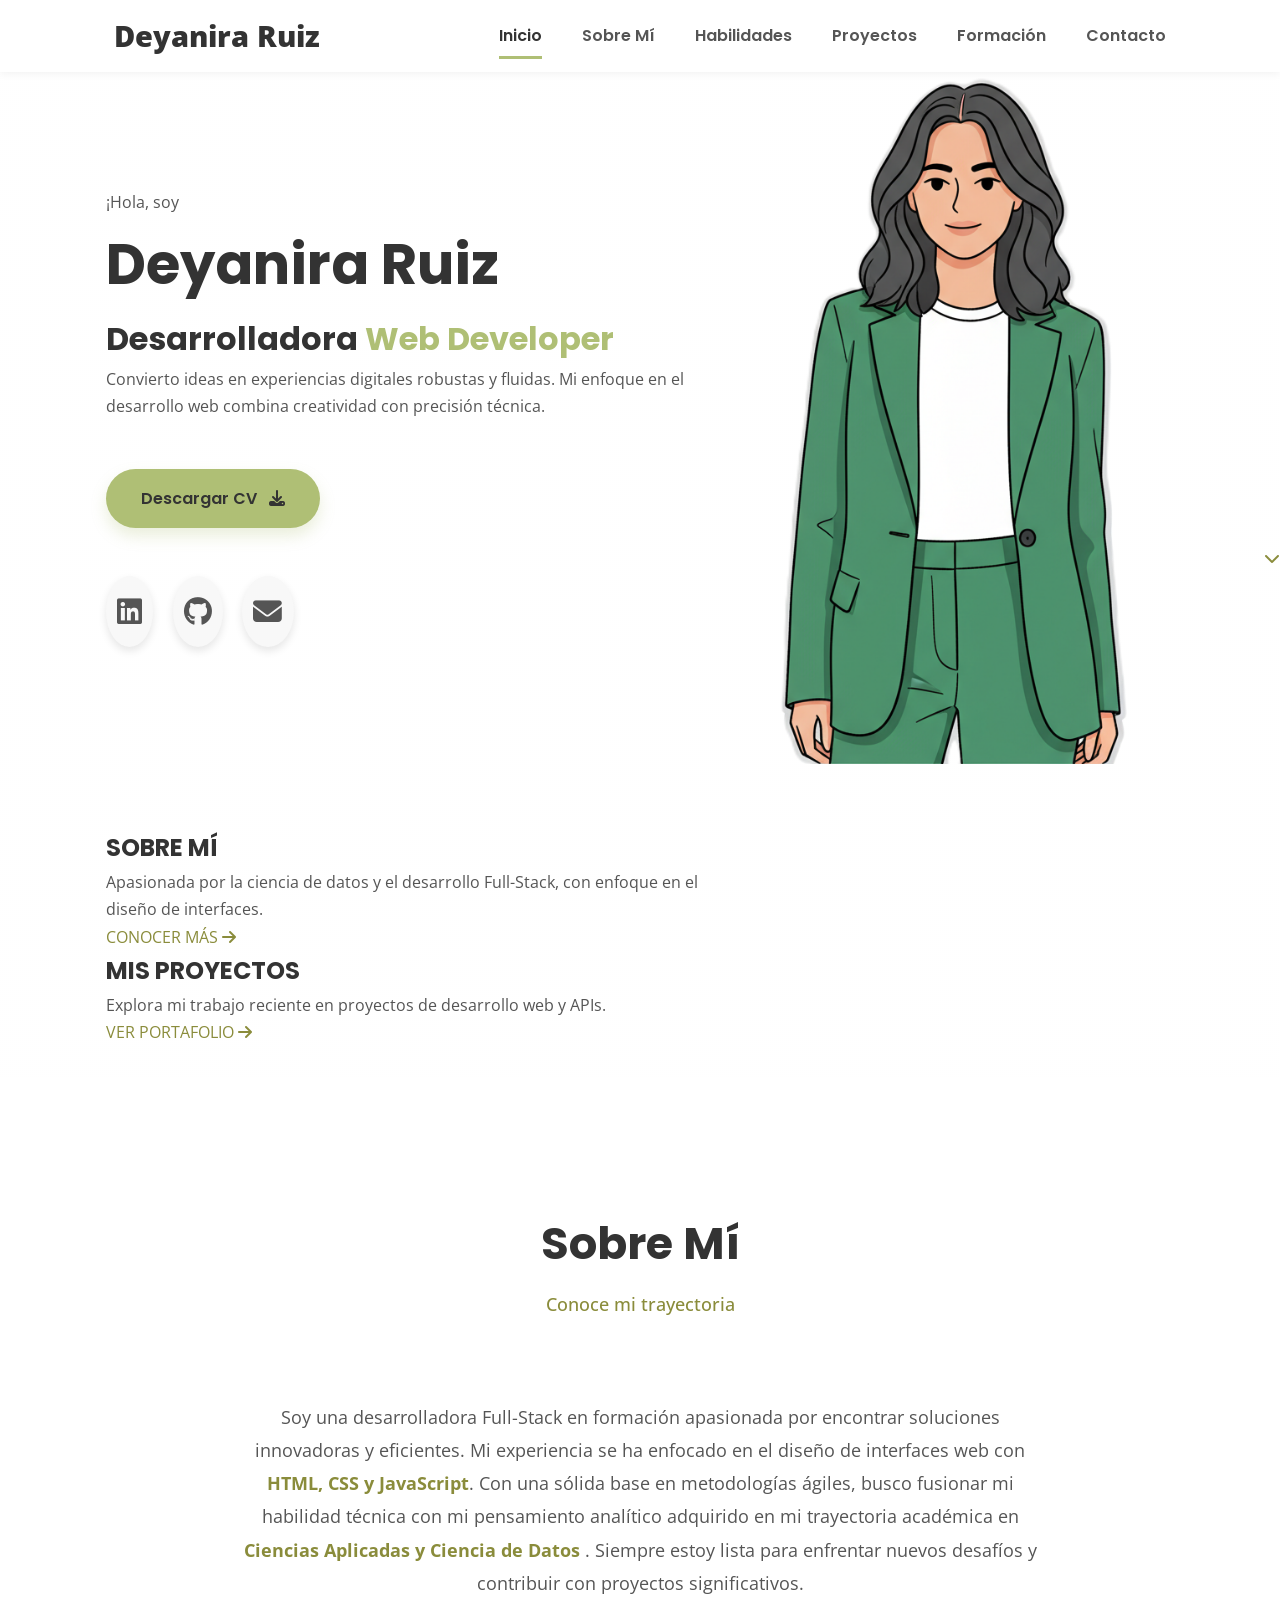
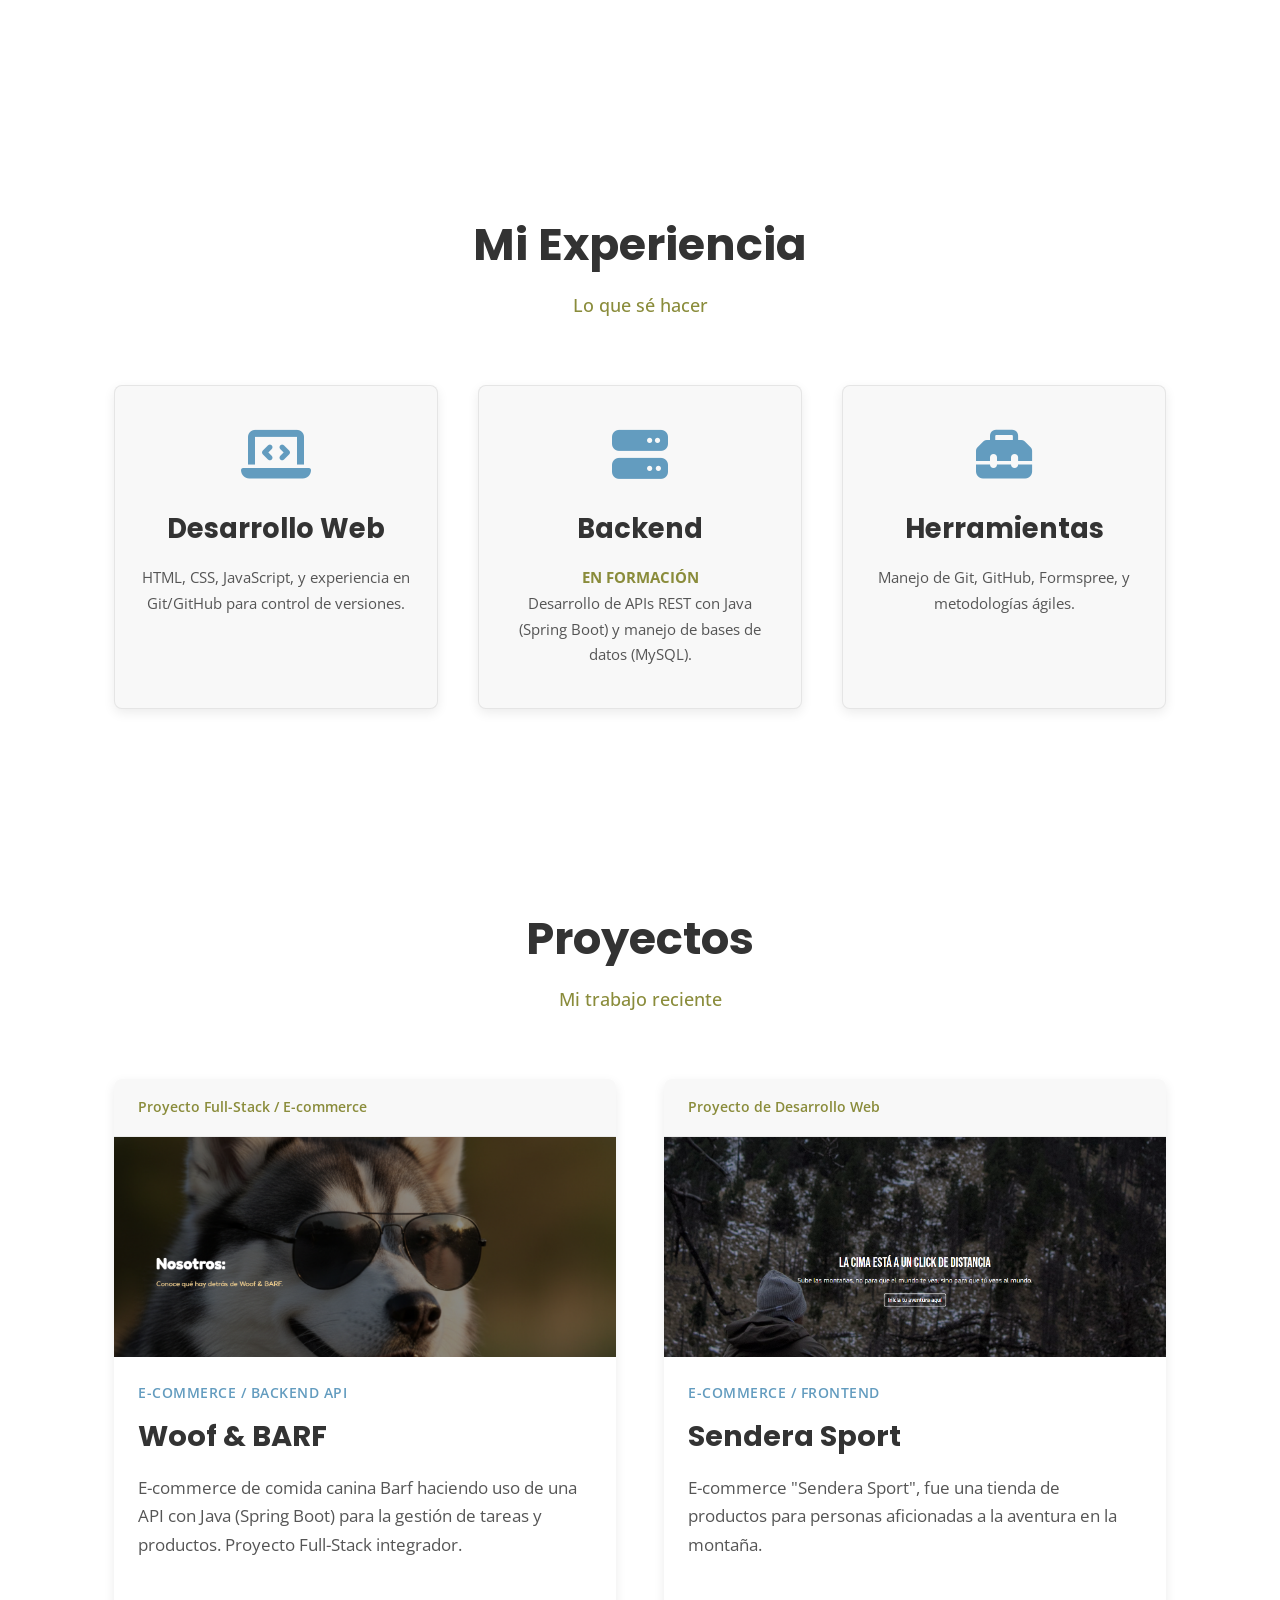
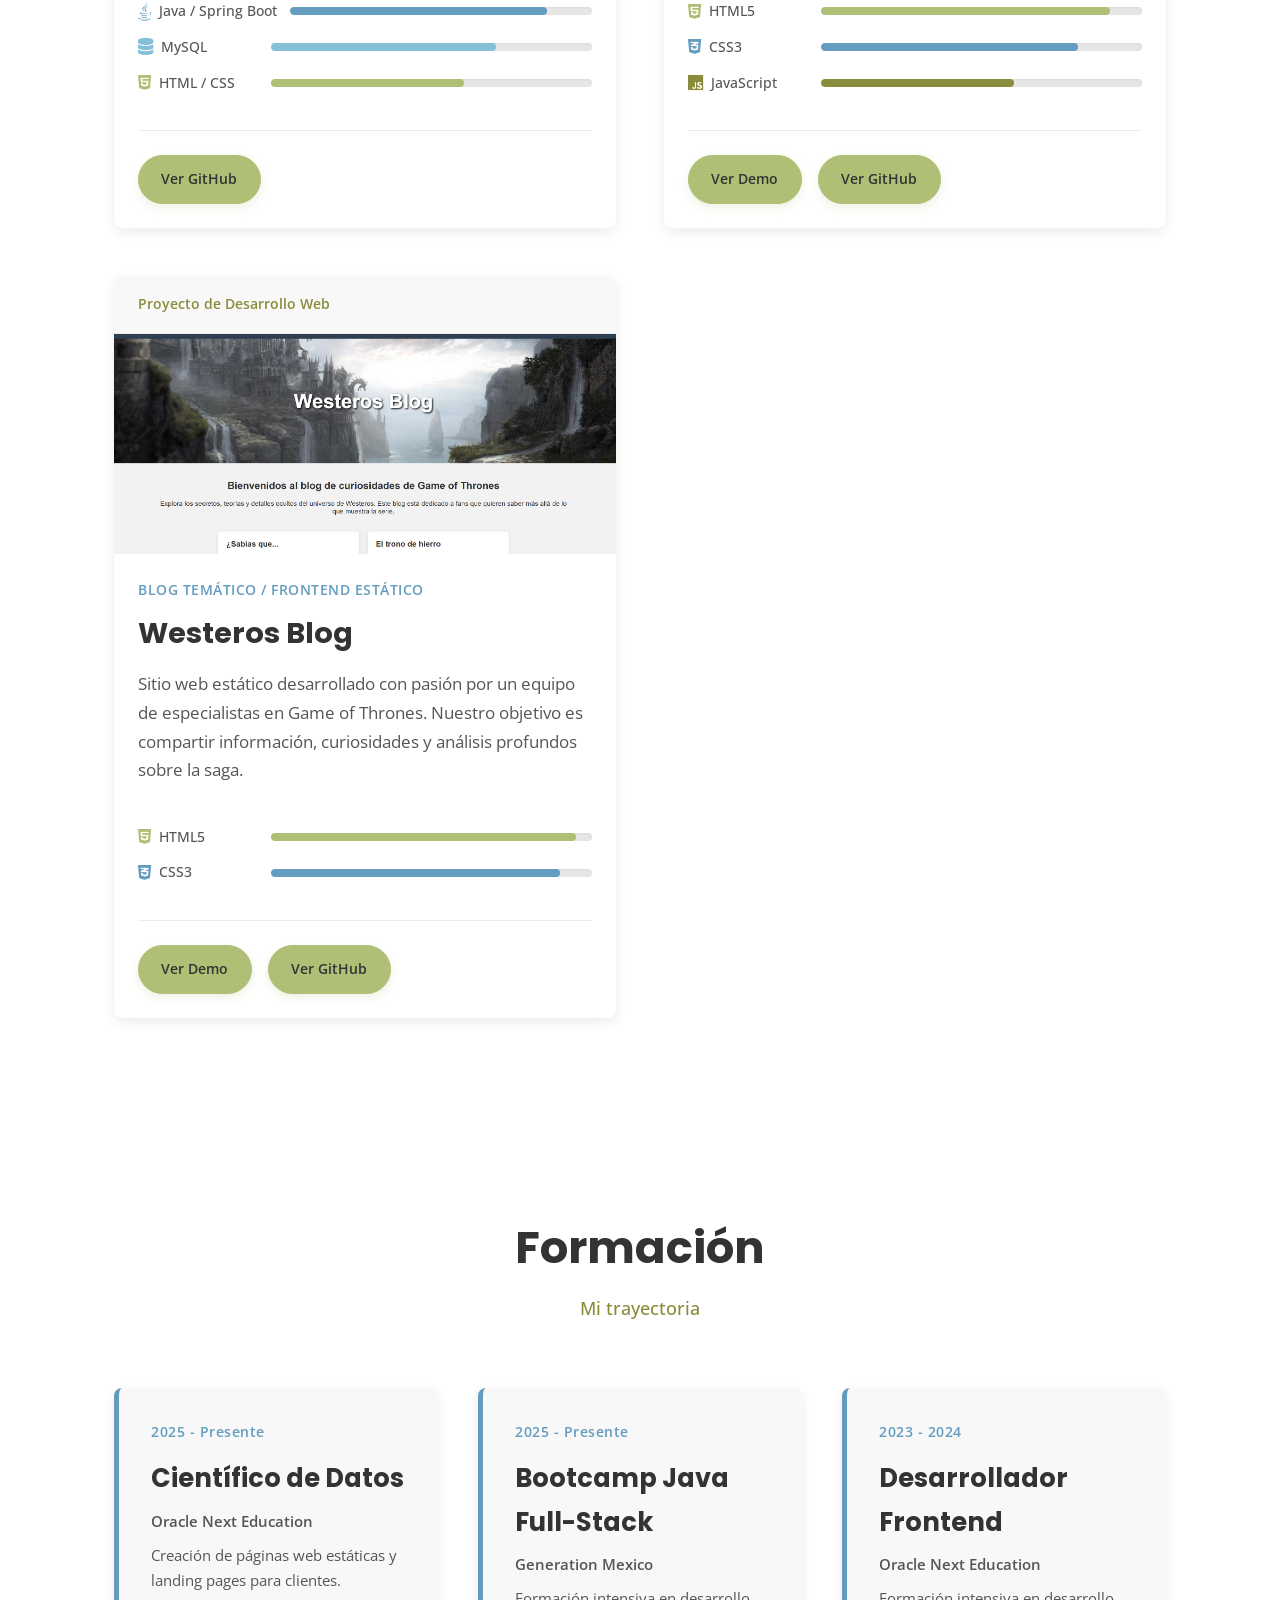
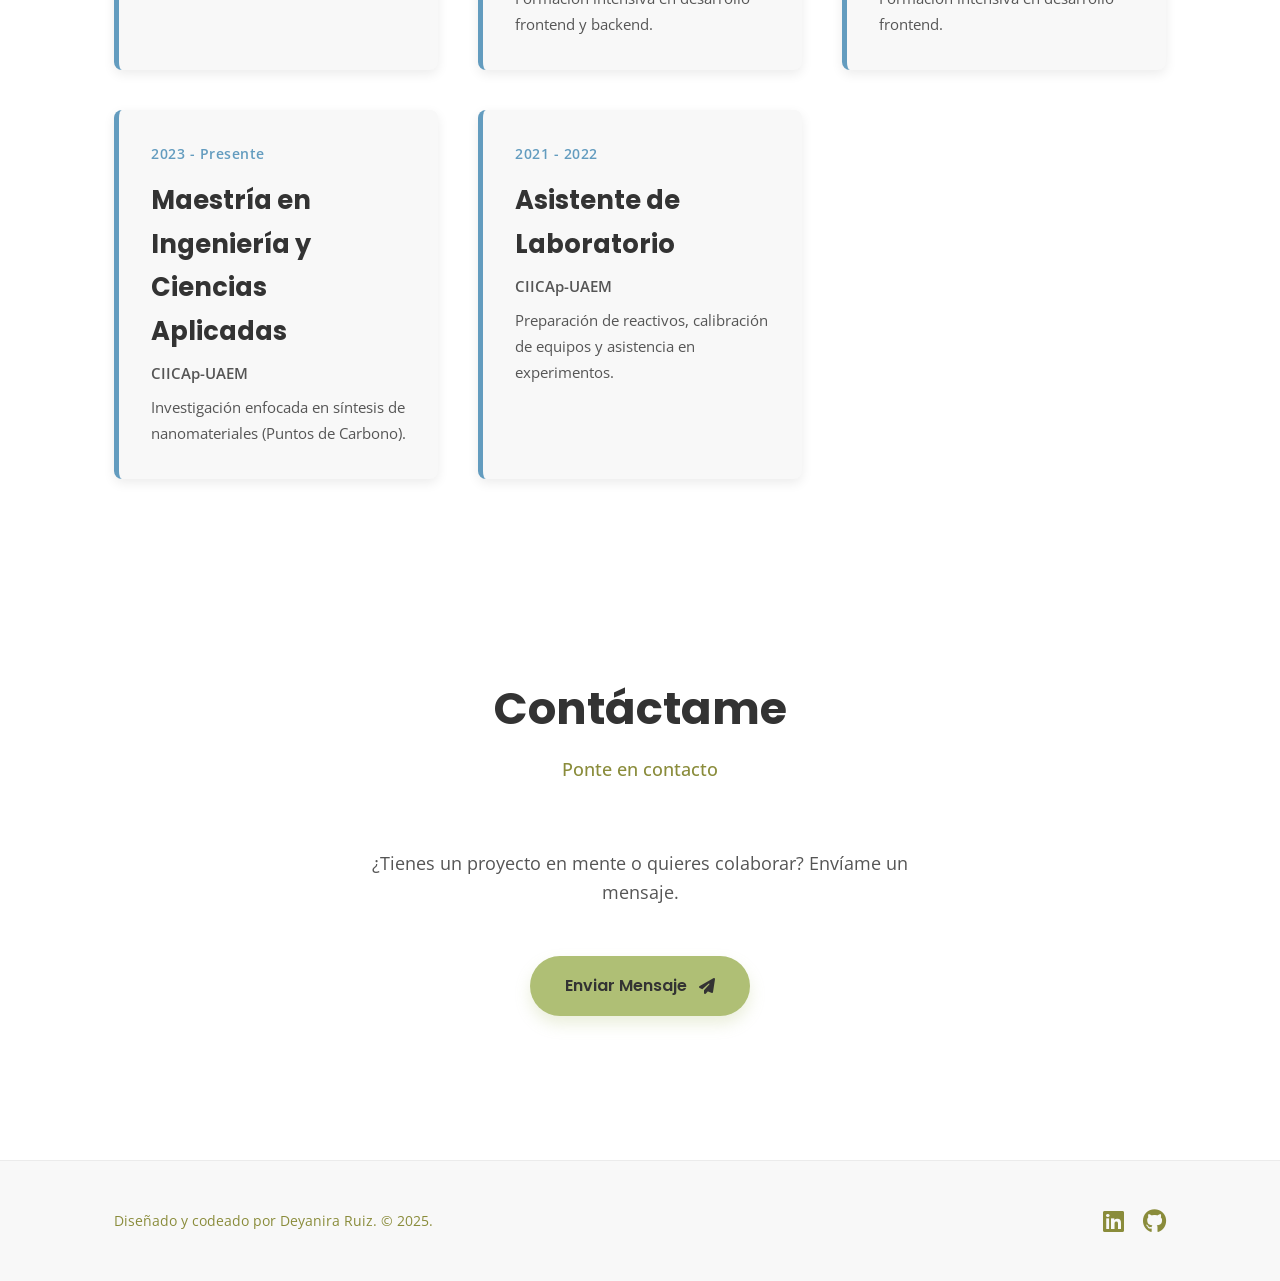
==== commit c7fac032: "Actualización de la formación en back" ====
--- a/index.html
+++ b/index.html
@@ -60,7 +60,7 @@
                     <div class="right-section">
                         <h4>SOBRE MÍ</h4>
                         <p>
-                            Apasionada por el desarrollo Full-Stack, con enfoque en Java y el diseño de interfaces.
+                            Apasionada por la ciencia de datos y el desarrollo Full-Stack, con enfoque en el diseño de interfaces.
                         </p>
                         <a href="#about" class="read-more">CONOCER MÁS <i class="fas fa-arrow-right"></i></a>
                     </div>
@@ -101,7 +101,8 @@
                 <div class="skill-card">
                     <i class="fa-solid fa-server"></i>
                     <h3>Backend</h3>
-                    <p>Desarrollo de APIs REST con Java (Spring Boot) y manejo de bases de datos (MySQL).</p>
+                    <p> <strong>EN FORMACIÓN<br></strong> 
+                        Desarrollo de APIs REST con Java (Spring Boot) y manejo de bases de datos (MySQL).</p>
                 </div>
                 <div class="skill-card">
                     <i class="fa-solid fa-toolbox"></i>
--- a/style-dual.css
+++ b/style-dual.css
@@ -291,6 +291,10 @@
     border-radius: var(--card-border-radius); 
     box-shadow: var(--card-shadow-light);
 }
+.skill-card p strong{
+    color: var(--primary-color-alt);
+    font-weight: 700;
+}
 .skill-card:hover {
     transform: translateY(-8px); 
     box-shadow: var(--card-shadow-hover);
